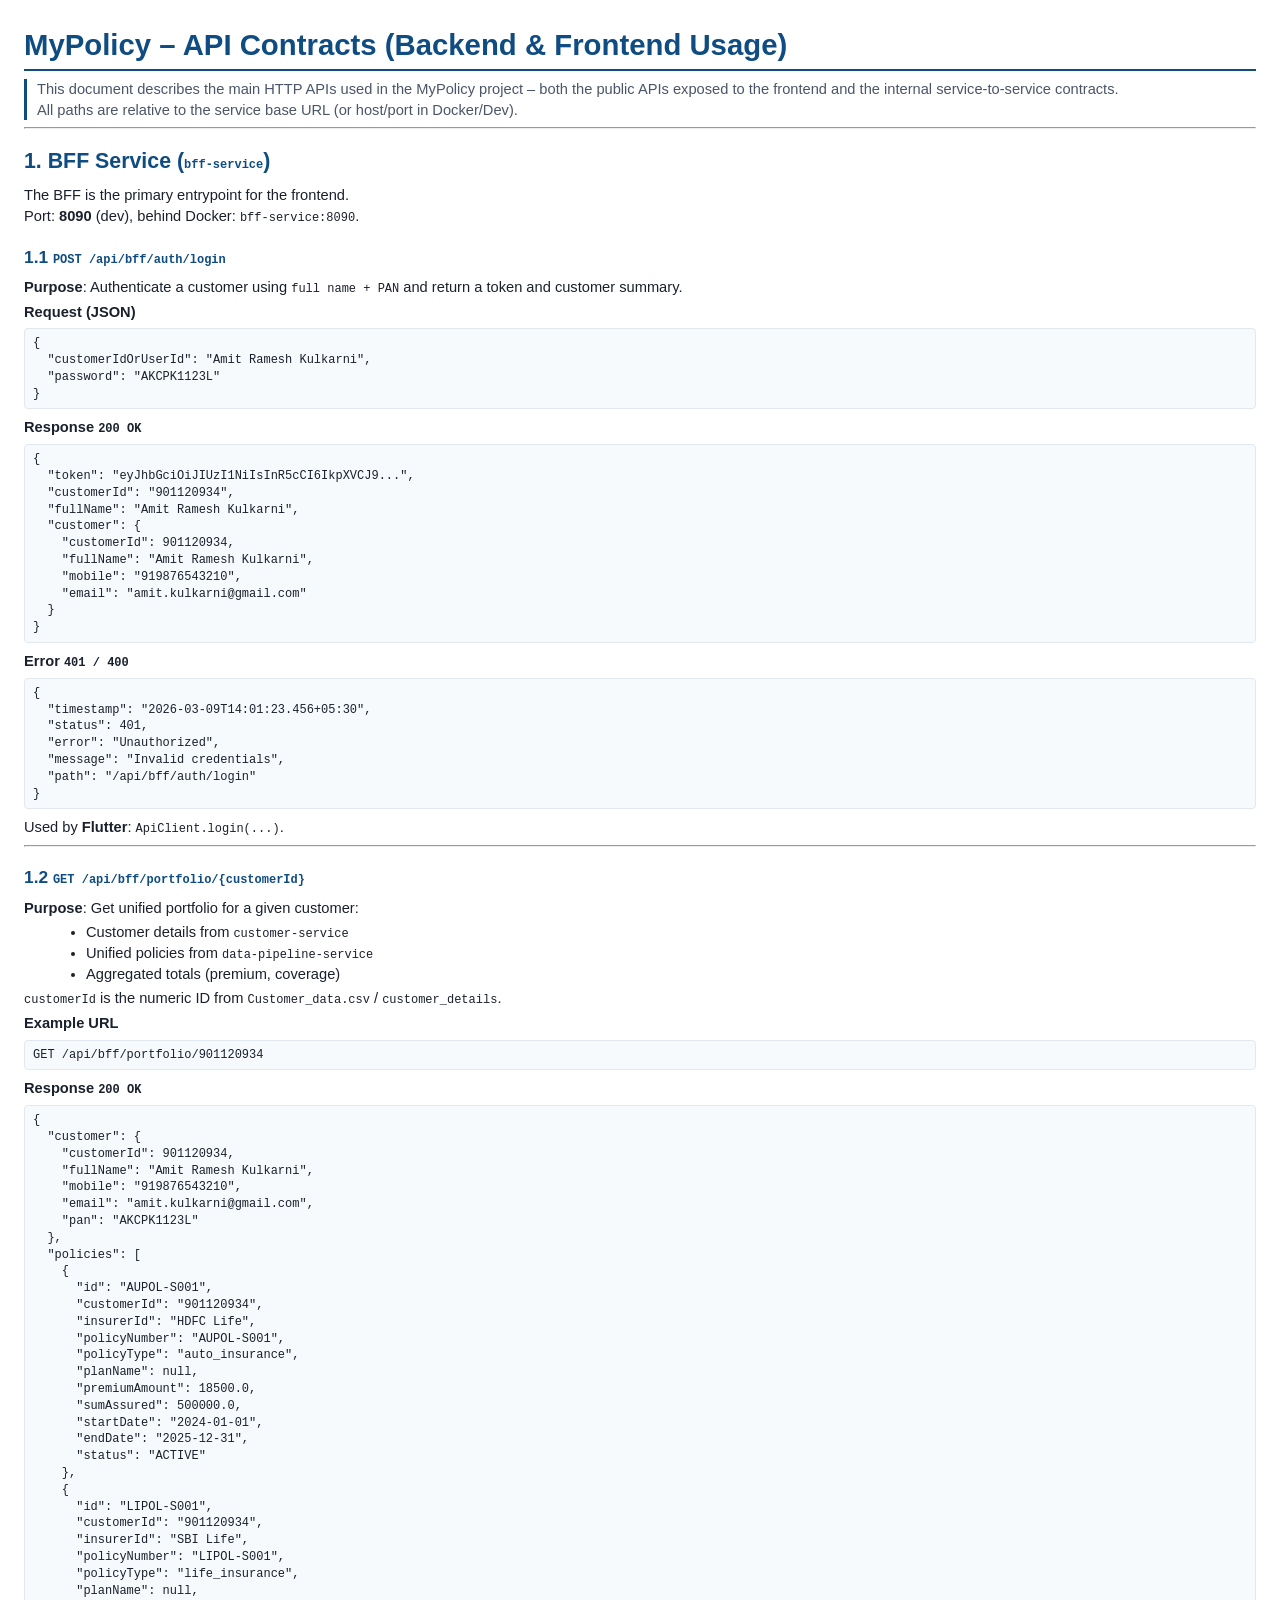
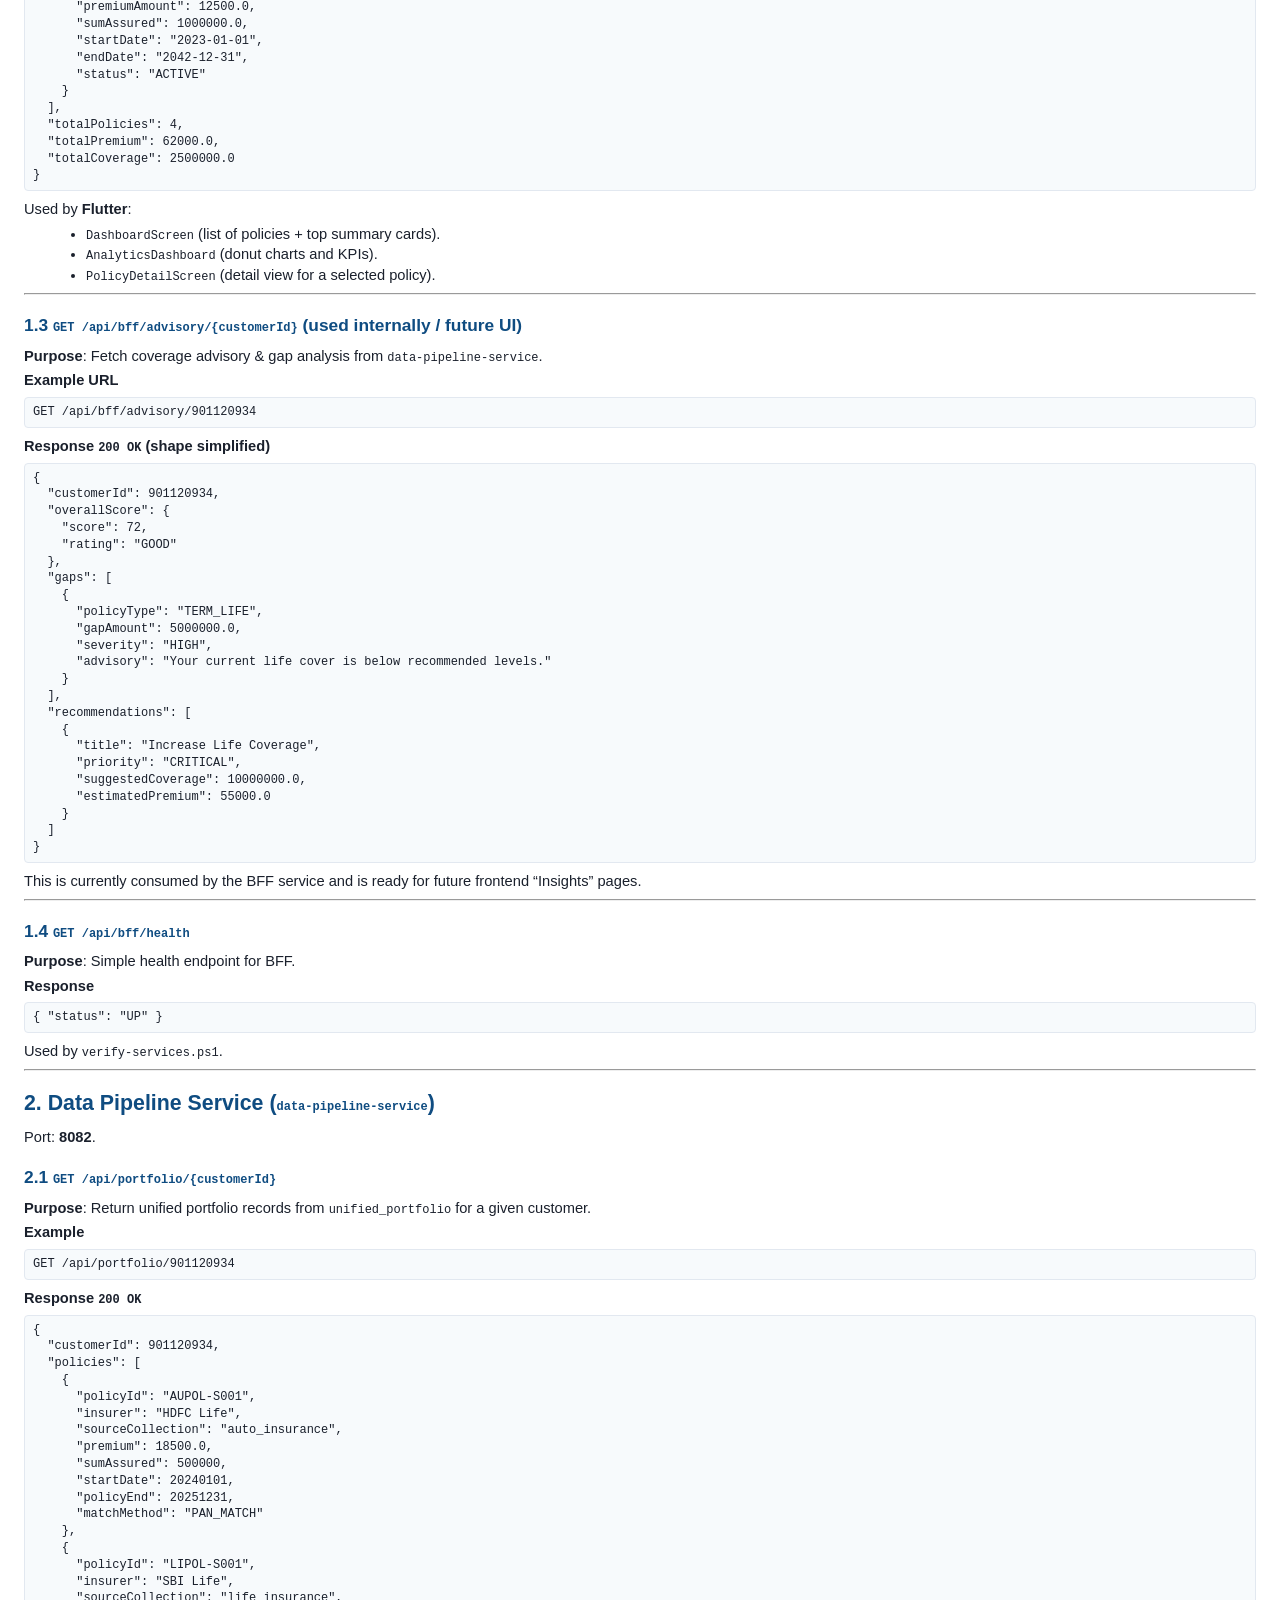
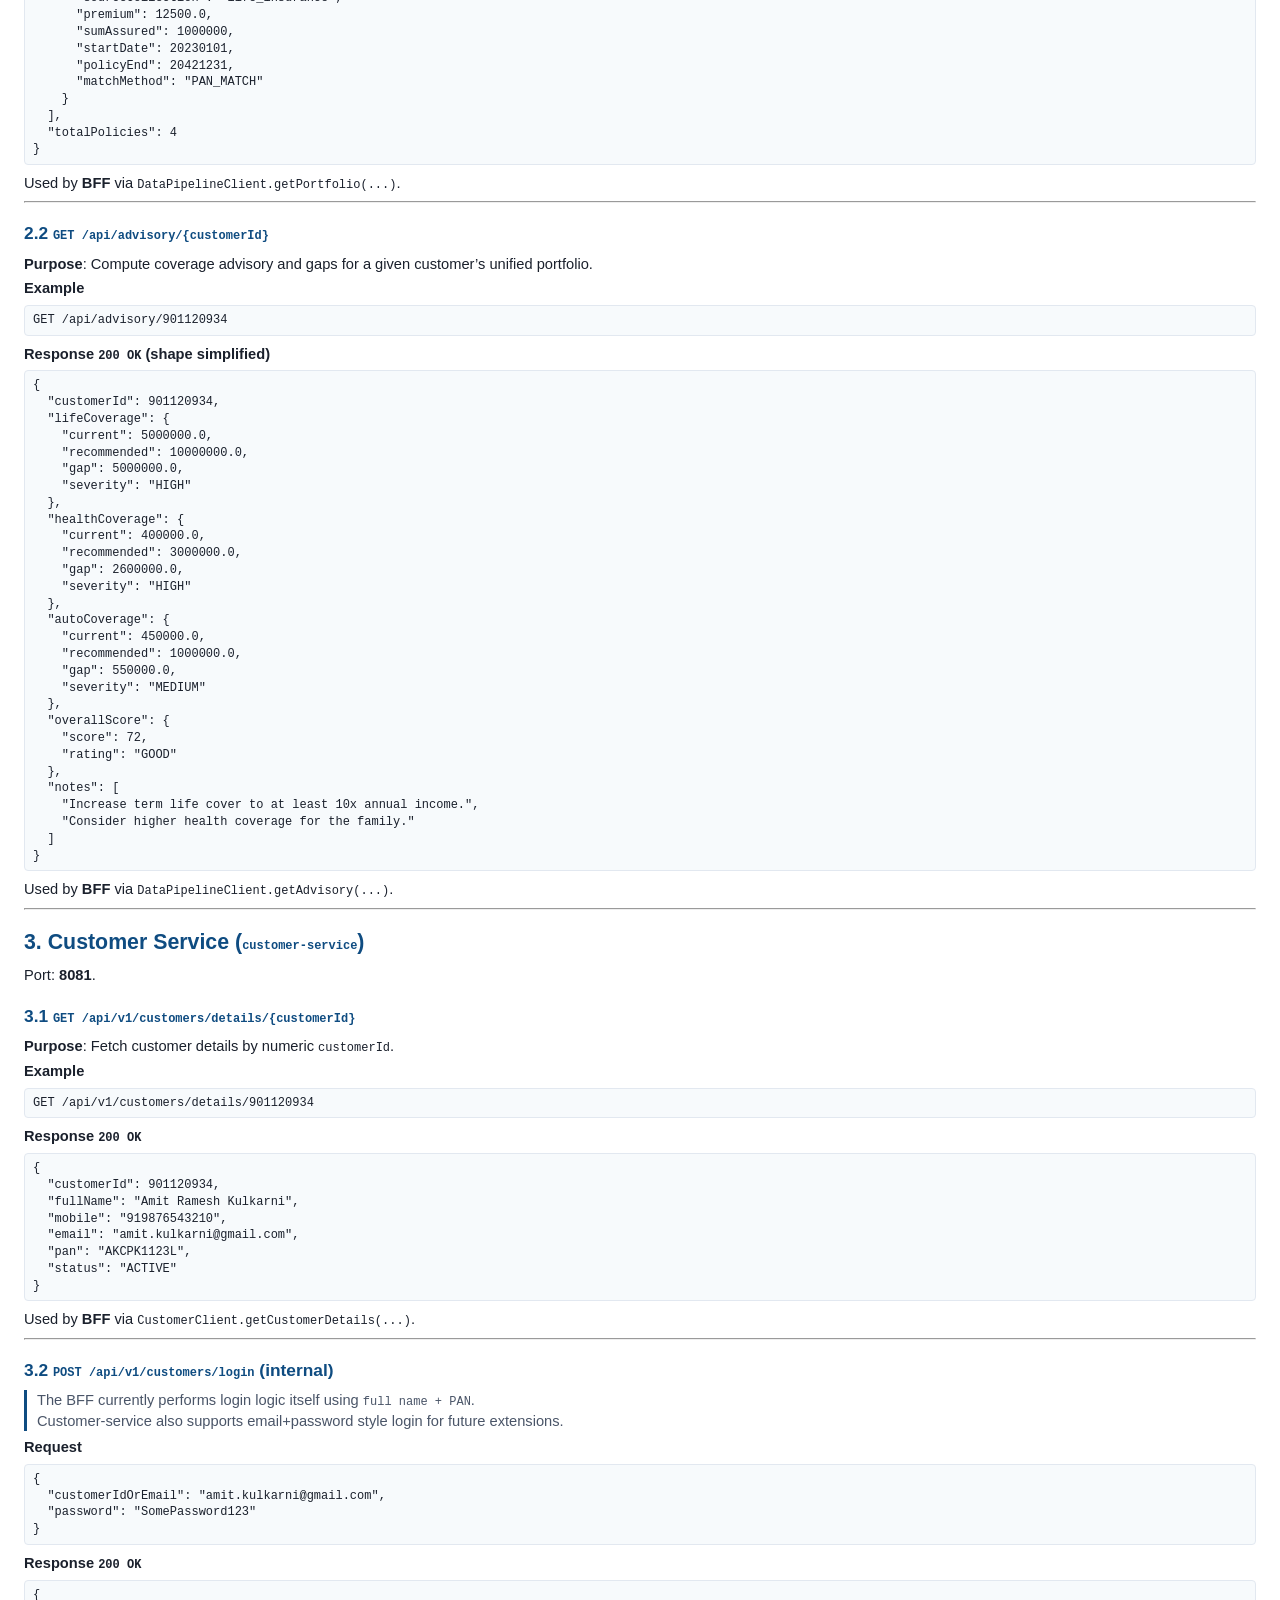
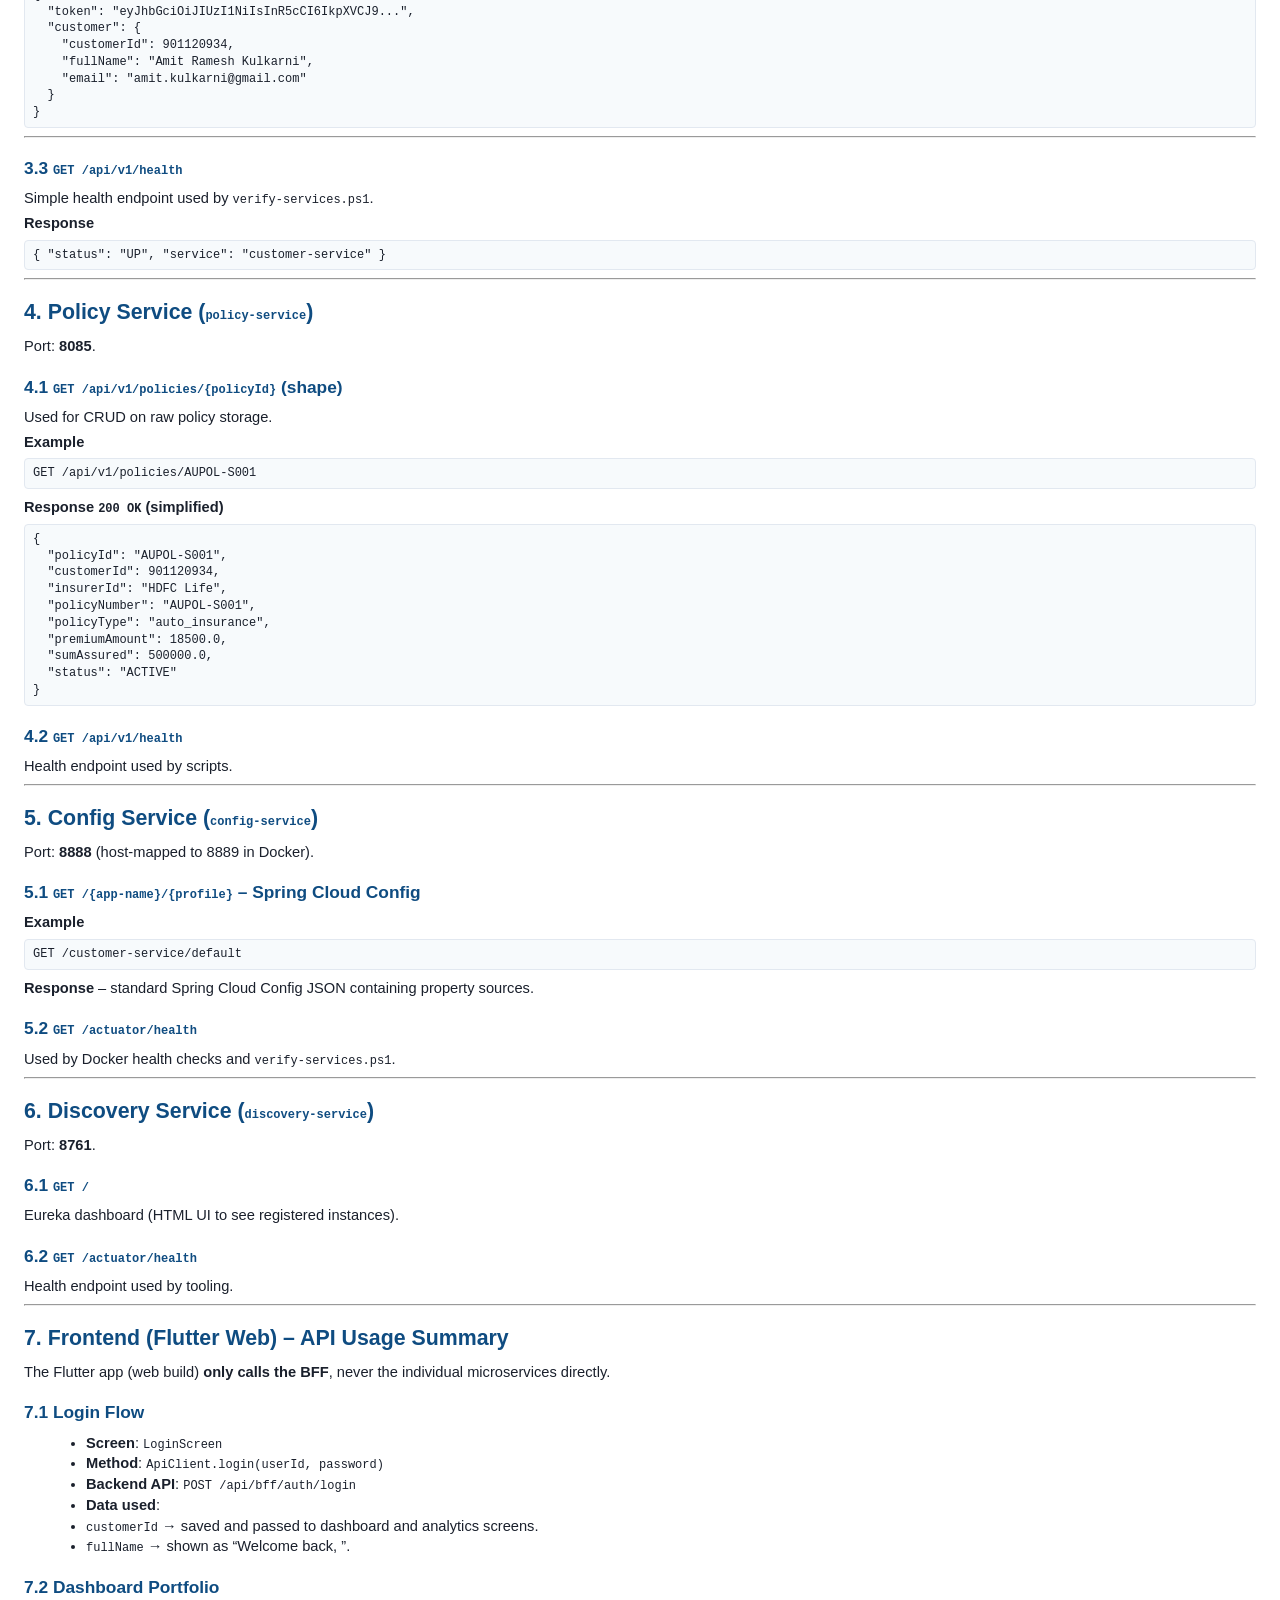
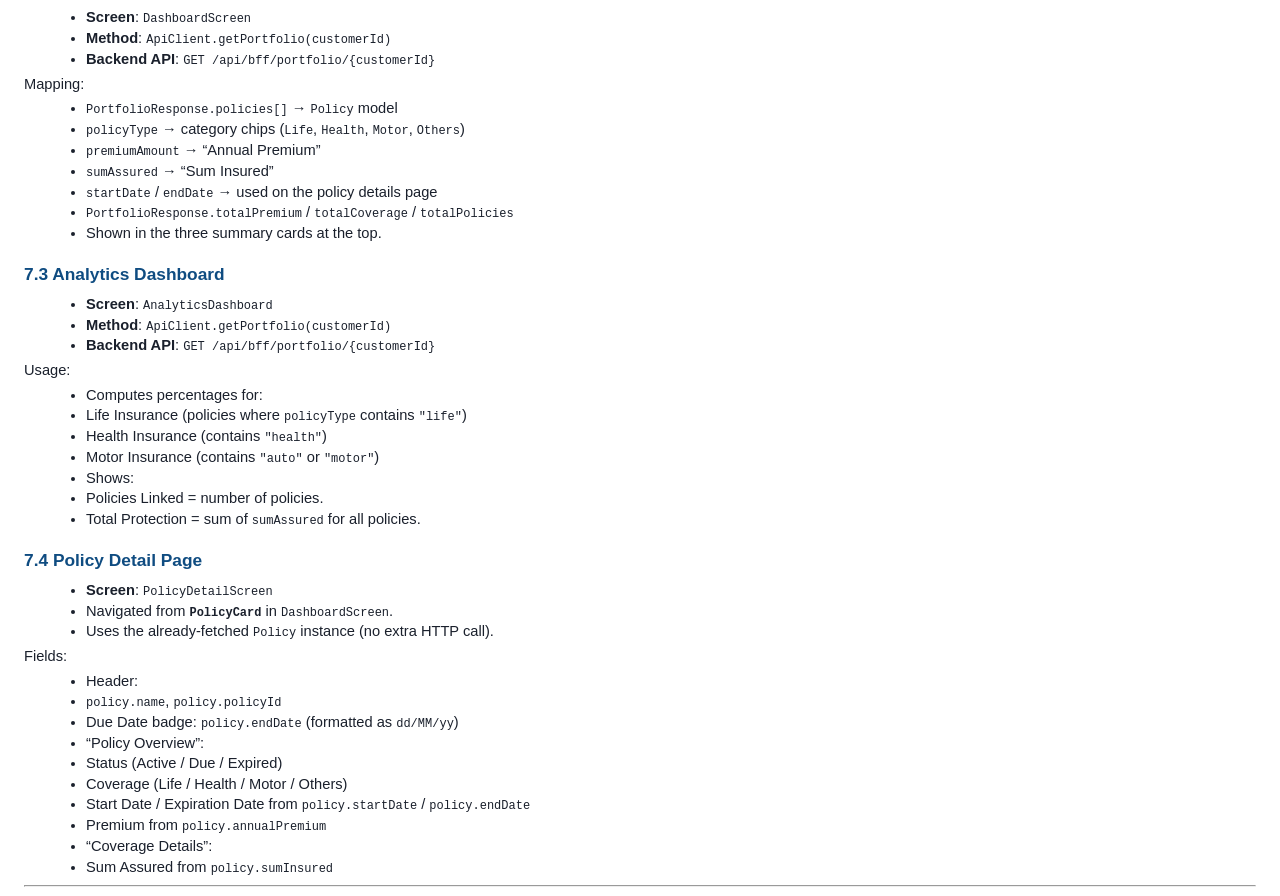
==== MyPolicy-Backend/API_CONTRACTS_styled.html @ 04a0612e "Upload frontend, backend and recent changes - Flutter UI, BFF improvements, Atlas config, GlobalExce" ====
<!DOCTYPE html><html lang='en'><head><meta charset='utf-8'/><title>MyPolicy – API Contracts</title><style>body { font-family: -apple-system, BlinkMacSystemFont, 'Segoe UI', Roboto, sans-serif; font-size: 11pt; color: #1a202c; line-height: 1.4; margin: 24px; } h1,h2,h3,h4 { font-weight: 700; color: #0f4c81; margin-top: 18px; margin-bottom: 8px; } h1 { font-size: 22pt; border-bottom: 2px solid #0f4c81; padding-bottom: 4px; } h2 { font-size: 16pt; } h3 { font-size: 13pt; } p { margin: 4px 0; } ul,ol { margin: 4px 0 4px 22px; } code,pre { font-family: 'Fira Code','Source Code Pro',Menlo,Consolas,monospace; font-size: 9pt; } pre { background:#f7fafc; border-radius:4px; padding:6px 8px; border:1px solid #e2e8f0; overflow-x:auto; margin:6px 0 8px 0; } blockquote { border-left:3px solid #0f4c81; padding-left:10px; color:#4a5568; margin:6px 0; }</style></head><body><h1 id="mypolicy-api-contracts-backend-frontend-usage">MyPolicy – API Contracts (Backend &amp; Frontend Usage)</h1>
<blockquote>
<p>This document describes the main HTTP APIs used in the MyPolicy project – both
the public APIs exposed to the frontend and the internal service‑to‑service
contracts.<br />
All paths are relative to the service base URL (or host/port in Docker/Dev).</p>
</blockquote>
<hr />
<h2 id="1-bff-service-bff-service">1. BFF Service (<code>bff-service</code>)</h2>
<p>The BFF is the primary entrypoint for the frontend.<br />
Port: <strong>8090</strong> (dev), behind Docker: <code>bff-service:8090</code>.</p>
<h3 id="11-post-apibffauthlogin">1.1 <code>POST /api/bff/auth/login</code></h3>
<p><strong>Purpose</strong>: Authenticate a customer using <code>full name + PAN</code> and return a token and customer summary.</p>
<p><strong>Request (JSON)</strong></p>
<pre><code class="language-json">{
  &quot;customerIdOrUserId&quot;: &quot;Amit Ramesh Kulkarni&quot;,
  &quot;password&quot;: &quot;AKCPK1123L&quot;
}
</code></pre>
<p><strong>Response <code>200 OK</code></strong></p>
<pre><code class="language-json">{
  &quot;token&quot;: &quot;eyJhbGciOiJIUzI1NiIsInR5cCI6IkpXVCJ9...&quot;,
  &quot;customerId&quot;: &quot;901120934&quot;,
  &quot;fullName&quot;: &quot;Amit Ramesh Kulkarni&quot;,
  &quot;customer&quot;: {
    &quot;customerId&quot;: 901120934,
    &quot;fullName&quot;: &quot;Amit Ramesh Kulkarni&quot;,
    &quot;mobile&quot;: &quot;919876543210&quot;,
    &quot;email&quot;: &quot;amit.kulkarni@gmail.com&quot;
  }
}
</code></pre>
<p><strong>Error <code>401 / 400</code></strong></p>
<pre><code class="language-json">{
  &quot;timestamp&quot;: &quot;2026-03-09T14:01:23.456+05:30&quot;,
  &quot;status&quot;: 401,
  &quot;error&quot;: &quot;Unauthorized&quot;,
  &quot;message&quot;: &quot;Invalid credentials&quot;,
  &quot;path&quot;: &quot;/api/bff/auth/login&quot;
}
</code></pre>
<p>Used by <strong>Flutter</strong>: <code>ApiClient.login(...)</code>.</p>
<hr />
<h3 id="12-get-apibffportfoliocustomerid">1.2 <code>GET /api/bff/portfolio/{customerId}</code></h3>
<p><strong>Purpose</strong>: Get unified portfolio for a given customer:</p>
<ul>
<li>Customer details from <code>customer-service</code></li>
<li>Unified policies from <code>data-pipeline-service</code></li>
<li>Aggregated totals (premium, coverage)</li>
</ul>
<p><code>customerId</code> is the numeric ID from <code>Customer_data.csv</code> / <code>customer_details</code>.</p>
<p><strong>Example URL</strong></p>
<pre><code class="language-text">GET /api/bff/portfolio/901120934
</code></pre>
<p><strong>Response <code>200 OK</code></strong></p>
<pre><code class="language-json">{
  &quot;customer&quot;: {
    &quot;customerId&quot;: 901120934,
    &quot;fullName&quot;: &quot;Amit Ramesh Kulkarni&quot;,
    &quot;mobile&quot;: &quot;919876543210&quot;,
    &quot;email&quot;: &quot;amit.kulkarni@gmail.com&quot;,
    &quot;pan&quot;: &quot;AKCPK1123L&quot;
  },
  &quot;policies&quot;: [
    {
      &quot;id&quot;: &quot;AUPOL-S001&quot;,
      &quot;customerId&quot;: &quot;901120934&quot;,
      &quot;insurerId&quot;: &quot;HDFC Life&quot;,
      &quot;policyNumber&quot;: &quot;AUPOL-S001&quot;,
      &quot;policyType&quot;: &quot;auto_insurance&quot;,
      &quot;planName&quot;: null,
      &quot;premiumAmount&quot;: 18500.0,
      &quot;sumAssured&quot;: 500000.0,
      &quot;startDate&quot;: &quot;2024-01-01&quot;,
      &quot;endDate&quot;: &quot;2025-12-31&quot;,
      &quot;status&quot;: &quot;ACTIVE&quot;
    },
    {
      &quot;id&quot;: &quot;LIPOL-S001&quot;,
      &quot;customerId&quot;: &quot;901120934&quot;,
      &quot;insurerId&quot;: &quot;SBI Life&quot;,
      &quot;policyNumber&quot;: &quot;LIPOL-S001&quot;,
      &quot;policyType&quot;: &quot;life_insurance&quot;,
      &quot;planName&quot;: null,
      &quot;premiumAmount&quot;: 12500.0,
      &quot;sumAssured&quot;: 1000000.0,
      &quot;startDate&quot;: &quot;2023-01-01&quot;,
      &quot;endDate&quot;: &quot;2042-12-31&quot;,
      &quot;status&quot;: &quot;ACTIVE&quot;
    }
  ],
  &quot;totalPolicies&quot;: 4,
  &quot;totalPremium&quot;: 62000.0,
  &quot;totalCoverage&quot;: 2500000.0
}
</code></pre>
<p>Used by <strong>Flutter</strong>:</p>
<ul>
<li><code>DashboardScreen</code> (list of policies + top summary cards).</li>
<li><code>AnalyticsDashboard</code> (donut charts and KPIs).</li>
<li><code>PolicyDetailScreen</code> (detail view for a selected policy).</li>
</ul>
<hr />
<h3 id="13-get-apibffadvisorycustomerid-used-internally-future-ui">1.3 <code>GET /api/bff/advisory/{customerId}</code> (used internally / future UI)</h3>
<p><strong>Purpose</strong>: Fetch coverage advisory &amp; gap analysis from <code>data-pipeline-service</code>.</p>
<p><strong>Example URL</strong></p>
<pre><code class="language-text">GET /api/bff/advisory/901120934
</code></pre>
<p><strong>Response <code>200 OK</code> (shape simplified)</strong></p>
<pre><code class="language-json">{
  &quot;customerId&quot;: 901120934,
  &quot;overallScore&quot;: {
    &quot;score&quot;: 72,
    &quot;rating&quot;: &quot;GOOD&quot;
  },
  &quot;gaps&quot;: [
    {
      &quot;policyType&quot;: &quot;TERM_LIFE&quot;,
      &quot;gapAmount&quot;: 5000000.0,
      &quot;severity&quot;: &quot;HIGH&quot;,
      &quot;advisory&quot;: &quot;Your current life cover is below recommended levels.&quot;
    }
  ],
  &quot;recommendations&quot;: [
    {
      &quot;title&quot;: &quot;Increase Life Coverage&quot;,
      &quot;priority&quot;: &quot;CRITICAL&quot;,
      &quot;suggestedCoverage&quot;: 10000000.0,
      &quot;estimatedPremium&quot;: 55000.0
    }
  ]
}
</code></pre>
<p>This is currently consumed by the BFF service and is ready for future frontend “Insights” pages.</p>
<hr />
<h3 id="14-get-apibffhealth">1.4 <code>GET /api/bff/health</code></h3>
<p><strong>Purpose</strong>: Simple health endpoint for BFF.</p>
<p><strong>Response</strong></p>
<pre><code class="language-json">{ &quot;status&quot;: &quot;UP&quot; }
</code></pre>
<p>Used by <code>verify-services.ps1</code>.</p>
<hr />
<h2 id="2-data-pipeline-service-data-pipeline-service">2. Data Pipeline Service (<code>data-pipeline-service</code>)</h2>
<p>Port: <strong>8082</strong>.</p>
<h3 id="21-get-apiportfoliocustomerid">2.1 <code>GET /api/portfolio/{customerId}</code></h3>
<p><strong>Purpose</strong>: Return unified portfolio records from <code>unified_portfolio</code> for a given customer.</p>
<p><strong>Example</strong></p>
<pre><code class="language-text">GET /api/portfolio/901120934
</code></pre>
<p><strong>Response <code>200 OK</code></strong></p>
<pre><code class="language-json">{
  &quot;customerId&quot;: 901120934,
  &quot;policies&quot;: [
    {
      &quot;policyId&quot;: &quot;AUPOL-S001&quot;,
      &quot;insurer&quot;: &quot;HDFC Life&quot;,
      &quot;sourceCollection&quot;: &quot;auto_insurance&quot;,
      &quot;premium&quot;: 18500.0,
      &quot;sumAssured&quot;: 500000,
      &quot;startDate&quot;: 20240101,
      &quot;policyEnd&quot;: 20251231,
      &quot;matchMethod&quot;: &quot;PAN_MATCH&quot;
    },
    {
      &quot;policyId&quot;: &quot;LIPOL-S001&quot;,
      &quot;insurer&quot;: &quot;SBI Life&quot;,
      &quot;sourceCollection&quot;: &quot;life_insurance&quot;,
      &quot;premium&quot;: 12500.0,
      &quot;sumAssured&quot;: 1000000,
      &quot;startDate&quot;: 20230101,
      &quot;policyEnd&quot;: 20421231,
      &quot;matchMethod&quot;: &quot;PAN_MATCH&quot;
    }
  ],
  &quot;totalPolicies&quot;: 4
}
</code></pre>
<p>Used by <strong>BFF</strong> via <code>DataPipelineClient.getPortfolio(...)</code>.</p>
<hr />
<h3 id="22-get-apiadvisorycustomerid">2.2 <code>GET /api/advisory/{customerId}</code></h3>
<p><strong>Purpose</strong>: Compute coverage advisory and gaps for a given customer’s unified portfolio.</p>
<p><strong>Example</strong></p>
<pre><code class="language-text">GET /api/advisory/901120934
</code></pre>
<p><strong>Response <code>200 OK</code> (shape simplified)</strong></p>
<pre><code class="language-json">{
  &quot;customerId&quot;: 901120934,
  &quot;lifeCoverage&quot;: {
    &quot;current&quot;: 5000000.0,
    &quot;recommended&quot;: 10000000.0,
    &quot;gap&quot;: 5000000.0,
    &quot;severity&quot;: &quot;HIGH&quot;
  },
  &quot;healthCoverage&quot;: {
    &quot;current&quot;: 400000.0,
    &quot;recommended&quot;: 3000000.0,
    &quot;gap&quot;: 2600000.0,
    &quot;severity&quot;: &quot;HIGH&quot;
  },
  &quot;autoCoverage&quot;: {
    &quot;current&quot;: 450000.0,
    &quot;recommended&quot;: 1000000.0,
    &quot;gap&quot;: 550000.0,
    &quot;severity&quot;: &quot;MEDIUM&quot;
  },
  &quot;overallScore&quot;: {
    &quot;score&quot;: 72,
    &quot;rating&quot;: &quot;GOOD&quot;
  },
  &quot;notes&quot;: [
    &quot;Increase term life cover to at least 10x annual income.&quot;,
    &quot;Consider higher health coverage for the family.&quot;
  ]
}
</code></pre>
<p>Used by <strong>BFF</strong> via <code>DataPipelineClient.getAdvisory(...)</code>.</p>
<hr />
<h2 id="3-customer-service-customer-service">3. Customer Service (<code>customer-service</code>)</h2>
<p>Port: <strong>8081</strong>.</p>
<h3 id="31-get-apiv1customersdetailscustomerid">3.1 <code>GET /api/v1/customers/details/{customerId}</code></h3>
<p><strong>Purpose</strong>: Fetch customer details by numeric <code>customerId</code>.</p>
<p><strong>Example</strong></p>
<pre><code class="language-text">GET /api/v1/customers/details/901120934
</code></pre>
<p><strong>Response <code>200 OK</code></strong></p>
<pre><code class="language-json">{
  &quot;customerId&quot;: 901120934,
  &quot;fullName&quot;: &quot;Amit Ramesh Kulkarni&quot;,
  &quot;mobile&quot;: &quot;919876543210&quot;,
  &quot;email&quot;: &quot;amit.kulkarni@gmail.com&quot;,
  &quot;pan&quot;: &quot;AKCPK1123L&quot;,
  &quot;status&quot;: &quot;ACTIVE&quot;
}
</code></pre>
<p>Used by <strong>BFF</strong> via <code>CustomerClient.getCustomerDetails(...)</code>.</p>
<hr />
<h3 id="32-post-apiv1customerslogin-internal">3.2 <code>POST /api/v1/customers/login</code> (internal)</h3>
<blockquote>
<p>The BFF currently performs login logic itself using <code>full name + PAN</code>.<br />
Customer-service also supports email+password style login for future extensions.</p>
</blockquote>
<p><strong>Request</strong></p>
<pre><code class="language-json">{
  &quot;customerIdOrEmail&quot;: &quot;amit.kulkarni@gmail.com&quot;,
  &quot;password&quot;: &quot;SomePassword123&quot;
}
</code></pre>
<p><strong>Response <code>200 OK</code></strong></p>
<pre><code class="language-json">{
  &quot;token&quot;: &quot;eyJhbGciOiJIUzI1NiIsInR5cCI6IkpXVCJ9...&quot;,
  &quot;customer&quot;: {
    &quot;customerId&quot;: 901120934,
    &quot;fullName&quot;: &quot;Amit Ramesh Kulkarni&quot;,
    &quot;email&quot;: &quot;amit.kulkarni@gmail.com&quot;
  }
}
</code></pre>
<hr />
<h3 id="33-get-apiv1health">3.3 <code>GET /api/v1/health</code></h3>
<p>Simple health endpoint used by <code>verify-services.ps1</code>.</p>
<p><strong>Response</strong></p>
<pre><code class="language-json">{ &quot;status&quot;: &quot;UP&quot;, &quot;service&quot;: &quot;customer-service&quot; }
</code></pre>
<hr />
<h2 id="4-policy-service-policy-service">4. Policy Service (<code>policy-service</code>)</h2>
<p>Port: <strong>8085</strong>.</p>
<h3 id="41-get-apiv1policiespolicyid-shape">4.1 <code>GET /api/v1/policies/{policyId}</code> (shape)</h3>
<p>Used for CRUD on raw policy storage.</p>
<p><strong>Example</strong></p>
<pre><code class="language-text">GET /api/v1/policies/AUPOL-S001
</code></pre>
<p><strong>Response <code>200 OK</code> (simplified)</strong></p>
<pre><code class="language-json">{
  &quot;policyId&quot;: &quot;AUPOL-S001&quot;,
  &quot;customerId&quot;: 901120934,
  &quot;insurerId&quot;: &quot;HDFC Life&quot;,
  &quot;policyNumber&quot;: &quot;AUPOL-S001&quot;,
  &quot;policyType&quot;: &quot;auto_insurance&quot;,
  &quot;premiumAmount&quot;: 18500.0,
  &quot;sumAssured&quot;: 500000.0,
  &quot;status&quot;: &quot;ACTIVE&quot;
}
</code></pre>
<h3 id="42-get-apiv1health">4.2 <code>GET /api/v1/health</code></h3>
<p>Health endpoint used by scripts.</p>
<hr />
<h2 id="5-config-service-config-service">5. Config Service (<code>config-service</code>)</h2>
<p>Port: <strong>8888</strong> (host‑mapped to 8889 in Docker).</p>
<h3 id="51-get-app-nameprofile-spring-cloud-config">5.1 <code>GET /{app-name}/{profile}</code> – Spring Cloud Config</h3>
<p><strong>Example</strong></p>
<pre><code class="language-text">GET /customer-service/default
</code></pre>
<p><strong>Response</strong> – standard Spring Cloud Config JSON containing property sources.</p>
<h3 id="52-get-actuatorhealth">5.2 <code>GET /actuator/health</code></h3>
<p>Used by Docker health checks and <code>verify-services.ps1</code>.</p>
<hr />
<h2 id="6-discovery-service-discovery-service">6. Discovery Service (<code>discovery-service</code>)</h2>
<p>Port: <strong>8761</strong>.</p>
<h3 id="61-get">6.1 <code>GET /</code></h3>
<p>Eureka dashboard (HTML UI to see registered instances).</p>
<h3 id="62-get-actuatorhealth">6.2 <code>GET /actuator/health</code></h3>
<p>Health endpoint used by tooling.</p>
<hr />
<h2 id="7-frontend-flutter-web-api-usage-summary">7. Frontend (Flutter Web) – API Usage Summary</h2>
<p>The Flutter app (web build) <strong>only calls the BFF</strong>, never the individual microservices directly.</p>
<h3 id="71-login-flow">7.1 Login Flow</h3>
<ul>
<li><strong>Screen</strong>: <code>LoginScreen</code></li>
<li><strong>Method</strong>: <code>ApiClient.login(userId, password)</code></li>
<li><strong>Backend API</strong>: <code>POST /api/bff/auth/login</code></li>
<li><strong>Data used</strong>:</li>
<li><code>customerId</code> → saved and passed to dashboard and analytics screens.</li>
<li><code>fullName</code> → shown as “Welcome back, <name>”.</li>
</ul>
<h3 id="72-dashboard-portfolio">7.2 Dashboard Portfolio</h3>
<ul>
<li><strong>Screen</strong>: <code>DashboardScreen</code></li>
<li><strong>Method</strong>: <code>ApiClient.getPortfolio(customerId)</code></li>
<li><strong>Backend API</strong>: <code>GET /api/bff/portfolio/{customerId}</code></li>
</ul>
<p>Mapping:</p>
<ul>
<li><code>PortfolioResponse.policies[]</code> → <code>Policy</code> model</li>
<li><code>policyType</code> → category chips (<code>Life</code>, <code>Health</code>, <code>Motor</code>, <code>Others</code>)</li>
<li><code>premiumAmount</code> → “Annual Premium”</li>
<li><code>sumAssured</code> → “Sum Insured”</li>
<li><code>startDate</code> / <code>endDate</code> → used on the policy details page</li>
<li><code>PortfolioResponse.totalPremium</code> / <code>totalCoverage</code> / <code>totalPolicies</code></li>
<li>Shown in the three summary cards at the top.</li>
</ul>
<h3 id="73-analytics-dashboard">7.3 Analytics Dashboard</h3>
<ul>
<li><strong>Screen</strong>: <code>AnalyticsDashboard</code></li>
<li><strong>Method</strong>: <code>ApiClient.getPortfolio(customerId)</code></li>
<li><strong>Backend API</strong>: <code>GET /api/bff/portfolio/{customerId}</code></li>
</ul>
<p>Usage:</p>
<ul>
<li>Computes percentages for:</li>
<li>Life Insurance (policies where <code>policyType</code> contains <code>"life"</code>)</li>
<li>Health Insurance (contains <code>"health"</code>)</li>
<li>Motor Insurance (contains <code>"auto"</code> or <code>"motor"</code>)</li>
<li>Shows:</li>
<li>Policies Linked = number of policies.</li>
<li>Total Protection = sum of <code>sumAssured</code> for all policies.</li>
</ul>
<h3 id="74-policy-detail-page">7.4 Policy Detail Page</h3>
<ul>
<li><strong>Screen</strong>: <code>PolicyDetailScreen</code></li>
<li>Navigated from <strong><code>PolicyCard</code></strong> in <code>DashboardScreen</code>.</li>
<li>Uses the already-fetched <code>Policy</code> instance (no extra HTTP call).</li>
</ul>
<p>Fields:</p>
<ul>
<li>Header:</li>
<li><code>policy.name</code>, <code>policy.policyId</code></li>
<li>Due Date badge: <code>policy.endDate</code> (formatted as <code>dd/MM/yy</code>)</li>
<li>“Policy Overview”:</li>
<li>Status (Active / Due / Expired)</li>
<li>Coverage (Life / Health / Motor / Others)</li>
<li>Start Date / Expiration Date from <code>policy.startDate</code> / <code>policy.endDate</code></li>
<li>Premium from <code>policy.annualPremium</code></li>
<li>“Coverage Details”:</li>
<li>Sum Assured from <code>policy.sumInsured</code></li>
</ul>
<hr />
</body></html>
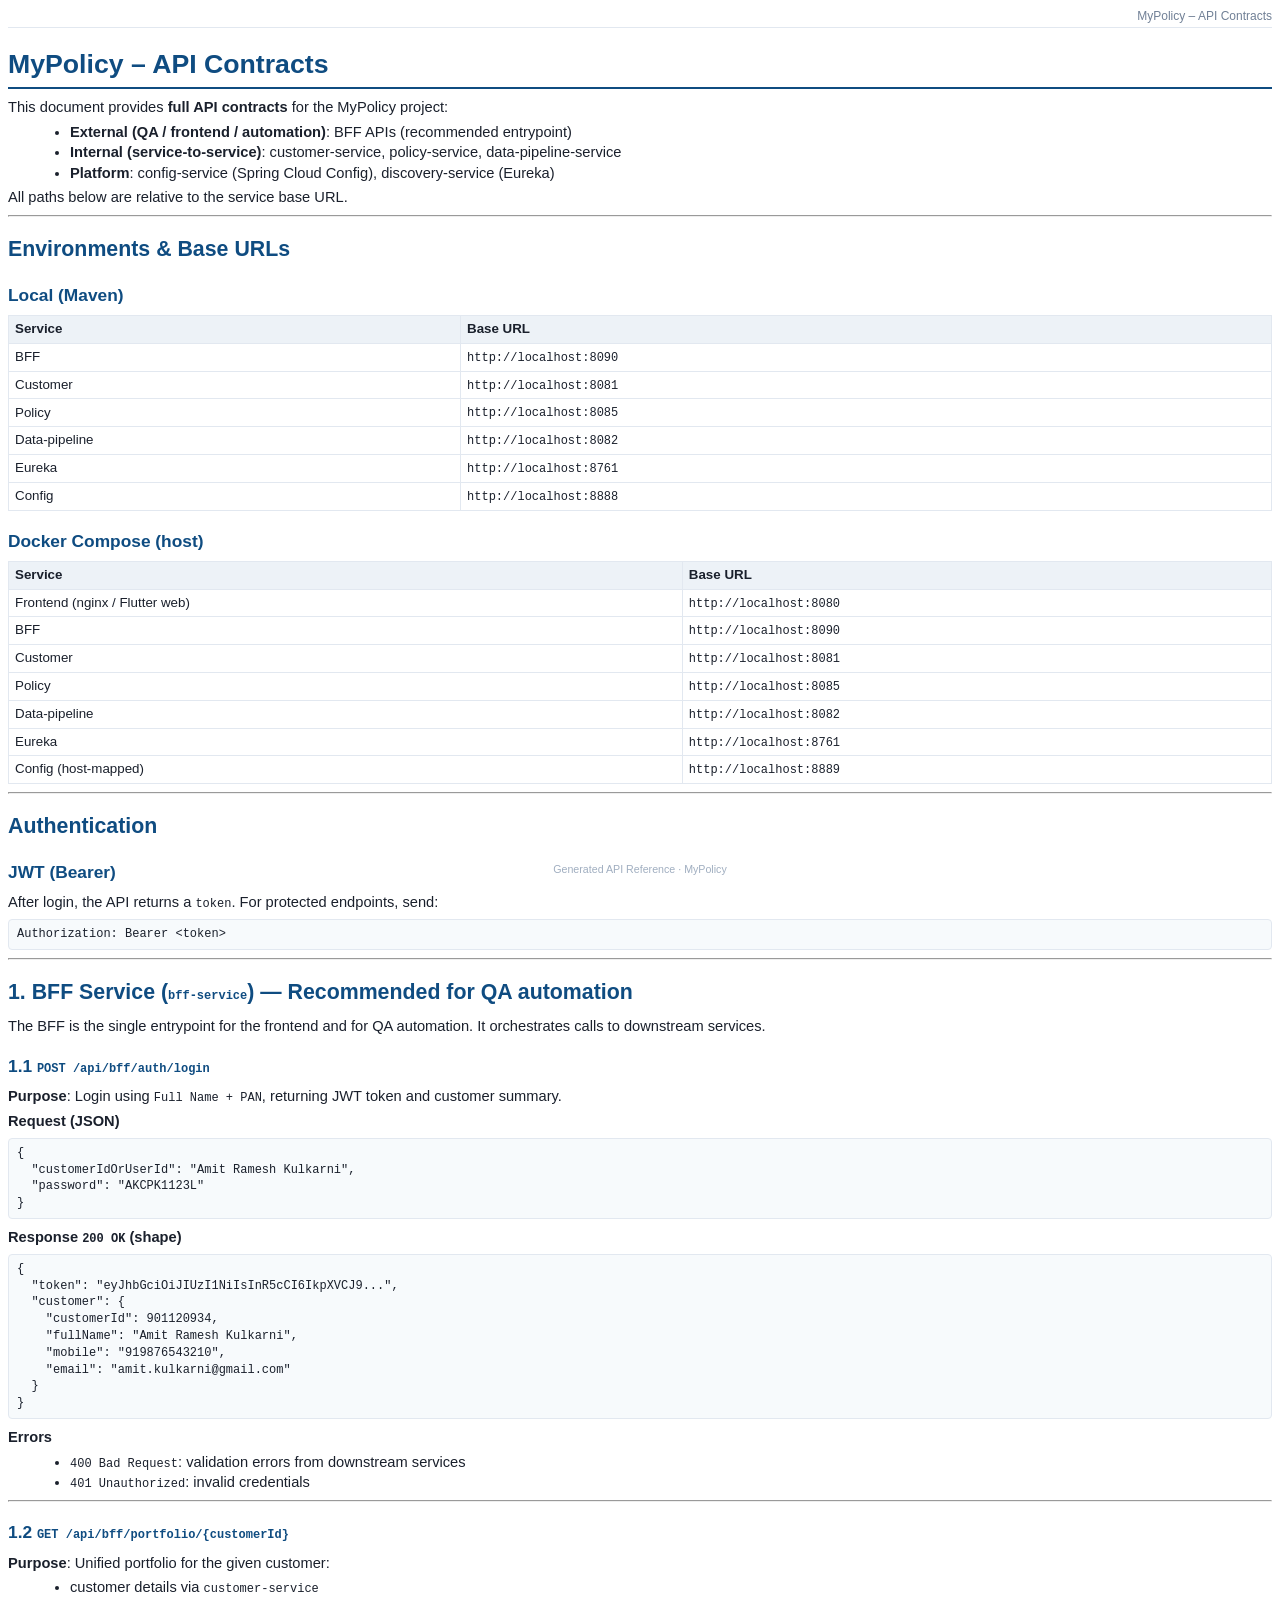
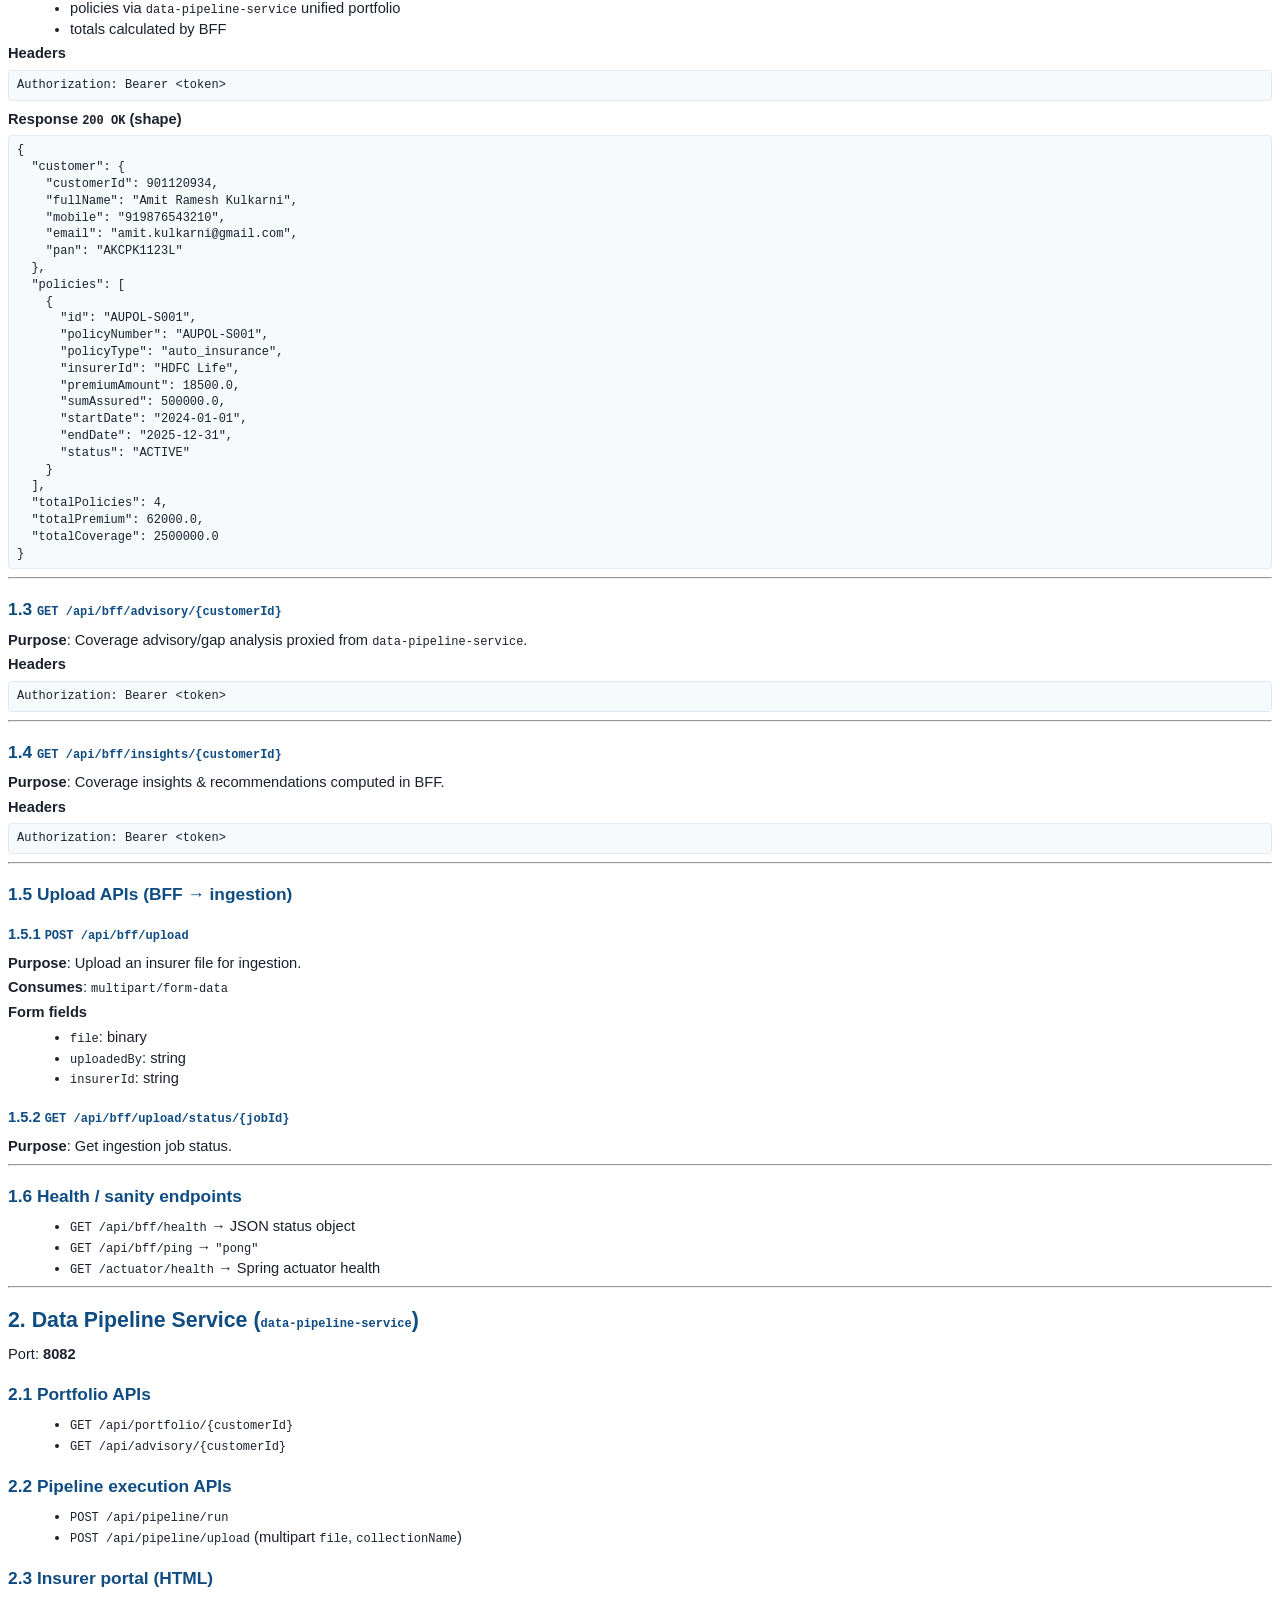
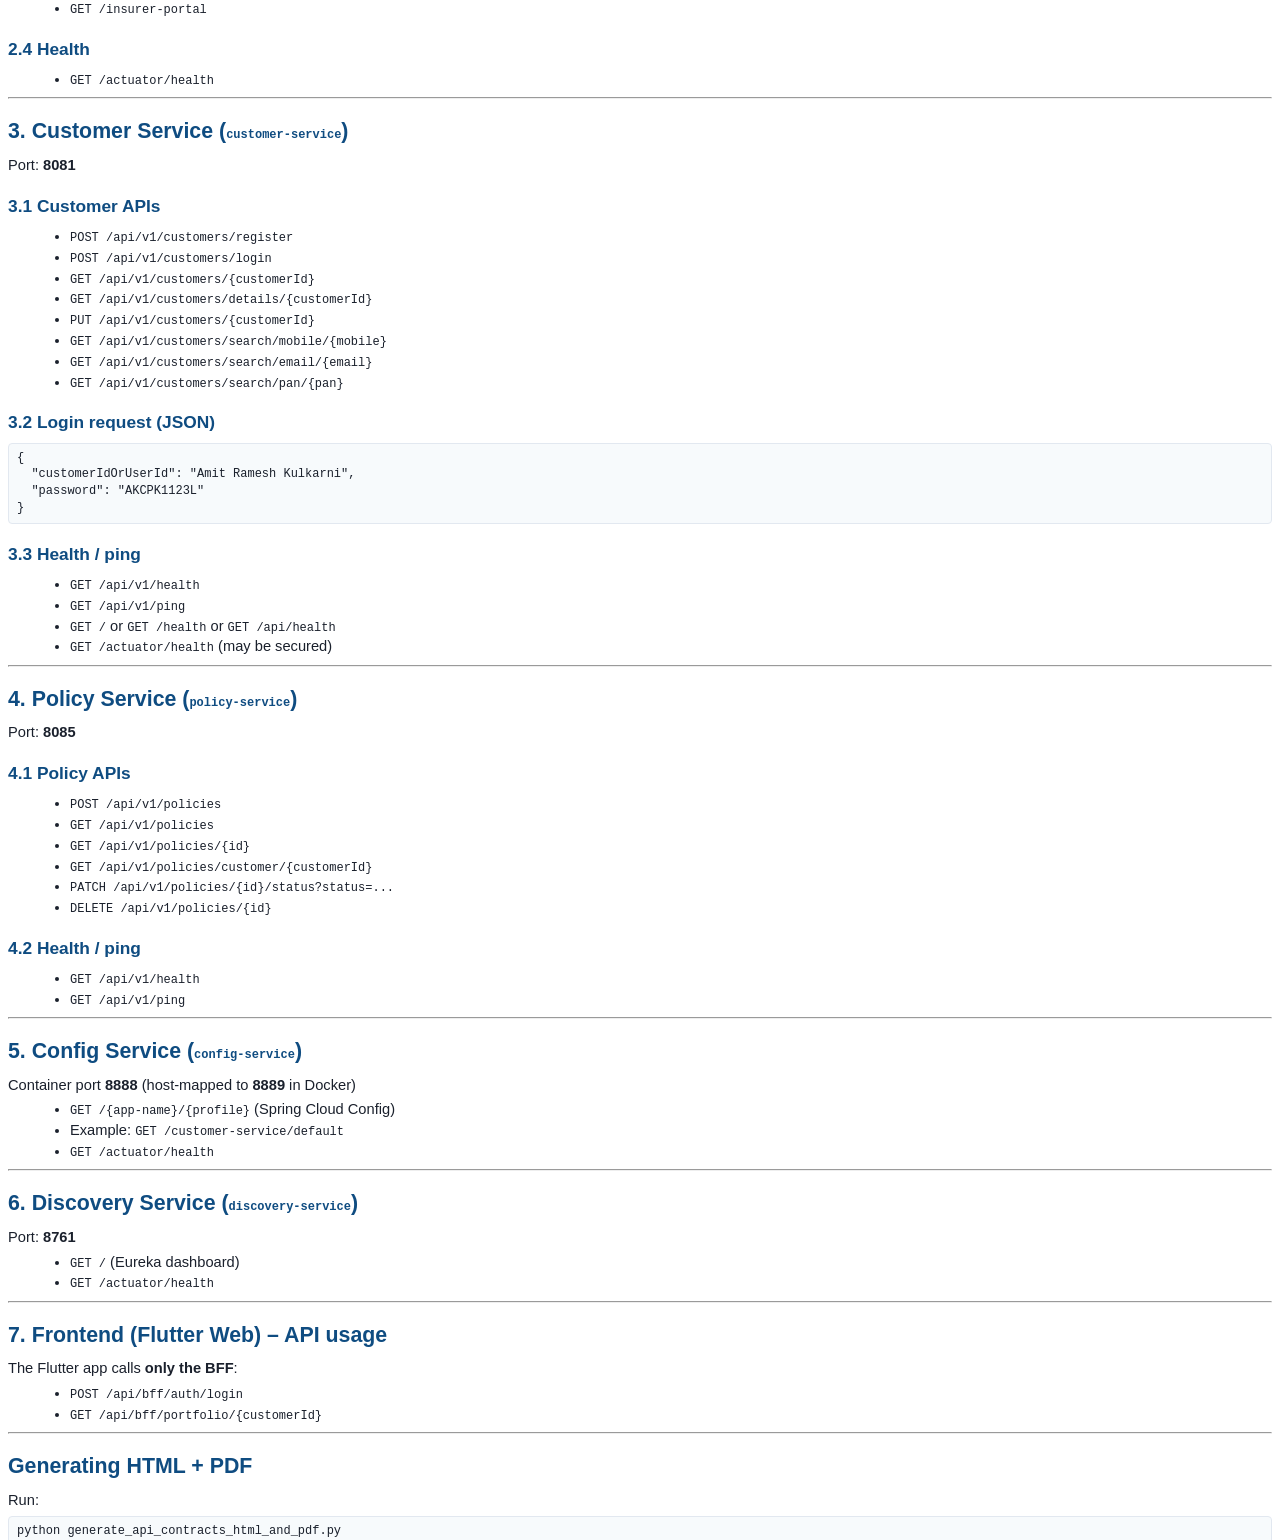
==== commit 2118708c: "docs(api): regenerate full API contracts (HTML+PDF) Made-with: Cursor" ====
--- a/MyPolicy-Backend/API_CONTRACTS_styled.html
+++ b/MyPolicy-Backend/API_CONTRACTS_styled.html
@@ -1,27 +1,200 @@
-<!DOCTYPE html><html lang='en'><head><meta charset='utf-8'/><title>MyPolicy – API Contracts</title><style>body { font-family: -apple-system, BlinkMacSystemFont, 'Segoe UI', Roboto, sans-serif; font-size: 11pt; color: #1a202c; line-height: 1.4; margin: 24px; } h1,h2,h3,h4 { font-weight: 700; color: #0f4c81; margin-top: 18px; margin-bottom: 8px; } h1 { font-size: 22pt; border-bottom: 2px solid #0f4c81; padding-bottom: 4px; } h2 { font-size: 16pt; } h3 { font-size: 13pt; } p { margin: 4px 0; } ul,ol { margin: 4px 0 4px 22px; } code,pre { font-family: 'Fira Code','Source Code Pro',Menlo,Consolas,monospace; font-size: 9pt; } pre { background:#f7fafc; border-radius:4px; padding:6px 8px; border:1px solid #e2e8f0; overflow-x:auto; margin:6px 0 8px 0; } blockquote { border-left:3px solid #0f4c81; padding-left:10px; color:#4a5568; margin:6px 0; }</style></head><body><h1 id="mypolicy-api-contracts-backend-frontend-usage">MyPolicy – API Contracts (Backend &amp; Frontend Usage)</h1>
-<blockquote>
-<p>This document describes the main HTTP APIs used in the MyPolicy project – both
-the public APIs exposed to the frontend and the internal service‑to‑service
-contracts.<br />
-All paths are relative to the service base URL (or host/port in Docker/Dev).</p>
-</blockquote>
-<hr />
-<h2 id="1-bff-service-bff-service">1. BFF Service (<code>bff-service</code>)</h2>
-<p>The BFF is the primary entrypoint for the frontend.<br />
-Port: <strong>8090</strong> (dev), behind Docker: <code>bff-service:8090</code>.</p>
+<!DOCTYPE html>
+<html lang="en">
+<head>
+  <meta charset="utf-8" />
+  <title>MyPolicy – API Contracts</title>
+  <style>
+    @page {
+      size: A4;
+      margin: 20mm 18mm 20mm 18mm;
+    }
+    body {
+      font-family: -apple-system, BlinkMacSystemFont, "Segoe UI", Roboto, sans-serif;
+      font-size: 11pt;
+      color: #1a202c;
+      line-height: 1.4;
+    }
+    h1, h2, h3, h4 {
+      font-weight: 700;
+      color: #0f4c81;
+      margin-top: 18px;
+      margin-bottom: 8px;
+    }
+    h1 {
+      font-size: 20pt;
+      border-bottom: 2px solid #0f4c81;
+      padding-bottom: 4px;
+    }
+    h2 {
+      font-size: 16pt;
+    }
+    h3 {
+      font-size: 13pt;
+    }
+    p {
+      margin: 4px 0;
+    }
+    ul, ol {
+      margin: 4px 0 4px 22px;
+    }
+    code, pre {
+      font-family: "Fira Code", "Source Code Pro", Menlo, Consolas, monospace;
+      font-size: 9pt;
+    }
+    pre {
+      background: #f7fafc;
+      border-radius: 4px;
+      padding: 6px 8px;
+      border: 1px solid #e2e8f0;
+      overflow-x: auto;
+      margin: 6px 0 8px 0;
+    }
+    blockquote {
+      border-left: 3px solid #0f4c81;
+      padding-left: 10px;
+      color: #4a5568;
+      margin: 6px 0;
+    }
+    table {
+      border-collapse: collapse;
+      margin: 8px 0;
+      width: 100%;
+      font-size: 10pt;
+    }
+    th, td {
+      border: 1px solid #e2e8f0;
+      padding: 4px 6px;
+      text-align: left;
+    }
+    th {
+      background: #edf2f7;
+      font-weight: 600;
+    }
+    header {
+      text-align: right;
+      font-size: 9pt;
+      color: #718096;
+      border-bottom: 1px solid #e2e8f0;
+      margin-bottom: 8px;
+      padding-bottom: 2px;
+    }
+    footer {
+      position: fixed;
+      bottom: 6mm;
+      left: 0;
+      right: 0;
+      text-align: center;
+      font-size: 8pt;
+      color: #a0aec0;
+    }
+  </style>
+</head>
+<body>
+  <header>MyPolicy – API Contracts</header>
+  <h1 id="mypolicy-api-contracts">MyPolicy – API Contracts</h1>
+<p>This document provides <strong>full API contracts</strong> for the MyPolicy project:</p>
+<ul>
+<li><strong>External (QA / frontend / automation)</strong>: BFF APIs (recommended entrypoint)</li>
+<li><strong>Internal (service-to-service)</strong>: customer-service, policy-service, data-pipeline-service</li>
+<li><strong>Platform</strong>: config-service (Spring Cloud Config), discovery-service (Eureka)</li>
+</ul>
+<p>All paths below are relative to the service base URL.</p>
+<hr />
+<h2 id="environments-base-urls">Environments &amp; Base URLs</h2>
+<h3 id="local-maven">Local (Maven)</h3>
+<table>
+<thead>
+<tr>
+<th>Service</th>
+<th>Base URL</th>
+</tr>
+</thead>
+<tbody>
+<tr>
+<td>BFF</td>
+<td><code>http://localhost:8090</code></td>
+</tr>
+<tr>
+<td>Customer</td>
+<td><code>http://localhost:8081</code></td>
+</tr>
+<tr>
+<td>Policy</td>
+<td><code>http://localhost:8085</code></td>
+</tr>
+<tr>
+<td>Data-pipeline</td>
+<td><code>http://localhost:8082</code></td>
+</tr>
+<tr>
+<td>Eureka</td>
+<td><code>http://localhost:8761</code></td>
+</tr>
+<tr>
+<td>Config</td>
+<td><code>http://localhost:8888</code></td>
+</tr>
+</tbody>
+</table>
+<h3 id="docker-compose-host">Docker Compose (host)</h3>
+<table>
+<thead>
+<tr>
+<th>Service</th>
+<th>Base URL</th>
+</tr>
+</thead>
+<tbody>
+<tr>
+<td>Frontend (nginx / Flutter web)</td>
+<td><code>http://localhost:8080</code></td>
+</tr>
+<tr>
+<td>BFF</td>
+<td><code>http://localhost:8090</code></td>
+</tr>
+<tr>
+<td>Customer</td>
+<td><code>http://localhost:8081</code></td>
+</tr>
+<tr>
+<td>Policy</td>
+<td><code>http://localhost:8085</code></td>
+</tr>
+<tr>
+<td>Data-pipeline</td>
+<td><code>http://localhost:8082</code></td>
+</tr>
+<tr>
+<td>Eureka</td>
+<td><code>http://localhost:8761</code></td>
+</tr>
+<tr>
+<td>Config (host-mapped)</td>
+<td><code>http://localhost:8889</code></td>
+</tr>
+</tbody>
+</table>
+<hr />
+<h2 id="authentication">Authentication</h2>
+<h3 id="jwt-bearer">JWT (Bearer)</h3>
+<p>After login, the API returns a <code>token</code>. For protected endpoints, send:</p>
+<pre><code class="language-text">Authorization: Bearer &lt;token&gt;
+</code></pre>
+<hr />
+<h2 id="1-bff-service-bff-service-recommended-for-qa-automation">1. BFF Service (<code>bff-service</code>) — Recommended for QA automation</h2>
+<p>The BFF is the single entrypoint for the frontend and for QA automation. It orchestrates calls to downstream services.</p>
 <h3 id="11-post-apibffauthlogin">1.1 <code>POST /api/bff/auth/login</code></h3>
-<p><strong>Purpose</strong>: Authenticate a customer using <code>full name + PAN</code> and return a token and customer summary.</p>
+<p><strong>Purpose</strong>: Login using <code>Full Name + PAN</code>, returning JWT token and customer summary.</p>
 <p><strong>Request (JSON)</strong></p>
 <pre><code class="language-json">{
   &quot;customerIdOrUserId&quot;: &quot;Amit Ramesh Kulkarni&quot;,
   &quot;password&quot;: &quot;AKCPK1123L&quot;
 }
 </code></pre>
-<p><strong>Response <code>200 OK</code></strong></p>
+<p><strong>Response <code>200 OK</code> (shape)</strong></p>
 <pre><code class="language-json">{
   &quot;token&quot;: &quot;eyJhbGciOiJIUzI1NiIsInR5cCI6IkpXVCJ9...&quot;,
-  &quot;customerId&quot;: &quot;901120934&quot;,
-  &quot;fullName&quot;: &quot;Amit Ramesh Kulkarni&quot;,
   &quot;customer&quot;: {
     &quot;customerId&quot;: 901120934,
     &quot;fullName&quot;: &quot;Amit Ramesh Kulkarni&quot;,
@@ -30,29 +203,23 @@
   }
 }
 </code></pre>
-<p><strong>Error <code>401 / 400</code></strong></p>
-<pre><code class="language-json">{
-  &quot;timestamp&quot;: &quot;2026-03-09T14:01:23.456+05:30&quot;,
-  &quot;status&quot;: 401,
-  &quot;error&quot;: &quot;Unauthorized&quot;,
-  &quot;message&quot;: &quot;Invalid credentials&quot;,
-  &quot;path&quot;: &quot;/api/bff/auth/login&quot;
-}
-</code></pre>
-<p>Used by <strong>Flutter</strong>: <code>ApiClient.login(...)</code>.</p>
+<p><strong>Errors</strong></p>
+<ul>
+<li><code>400 Bad Request</code>: validation errors from downstream services</li>
+<li><code>401 Unauthorized</code>: invalid credentials</li>
+</ul>
 <hr />
 <h3 id="12-get-apibffportfoliocustomerid">1.2 <code>GET /api/bff/portfolio/{customerId}</code></h3>
-<p><strong>Purpose</strong>: Get unified portfolio for a given customer:</p>
-<ul>
-<li>Customer details from <code>customer-service</code></li>
-<li>Unified policies from <code>data-pipeline-service</code></li>
-<li>Aggregated totals (premium, coverage)</li>
-</ul>
-<p><code>customerId</code> is the numeric ID from <code>Customer_data.csv</code> / <code>customer_details</code>.</p>
-<p><strong>Example URL</strong></p>
-<pre><code class="language-text">GET /api/bff/portfolio/901120934
-</code></pre>
-<p><strong>Response <code>200 OK</code></strong></p>
+<p><strong>Purpose</strong>: Unified portfolio for the given customer:</p>
+<ul>
+<li>customer details via <code>customer-service</code></li>
+<li>policies via <code>data-pipeline-service</code> unified portfolio</li>
+<li>totals calculated by BFF</li>
+</ul>
+<p><strong>Headers</strong></p>
+<pre><code class="language-text">Authorization: Bearer &lt;token&gt;
+</code></pre>
+<p><strong>Response <code>200 OK</code> (shape)</strong></p>
 <pre><code class="language-json">{
   &quot;customer&quot;: {
     &quot;customerId&quot;: 901120934,
@@ -64,29 +231,14 @@
   &quot;policies&quot;: [
     {
       &quot;id&quot;: &quot;AUPOL-S001&quot;,
-      &quot;customerId&quot;: &quot;901120934&quot;,
-      &quot;insurerId&quot;: &quot;HDFC Life&quot;,
       &quot;policyNumber&quot;: &quot;AUPOL-S001&quot;,
       &quot;policyType&quot;: &quot;auto_insurance&quot;,
-      &quot;planName&quot;: null,
+      &quot;insurerId&quot;: &quot;HDFC Life&quot;,
       &quot;premiumAmount&quot;: 18500.0,
       &quot;sumAssured&quot;: 500000.0,
       &quot;startDate&quot;: &quot;2024-01-01&quot;,
       &quot;endDate&quot;: &quot;2025-12-31&quot;,
       &quot;status&quot;: &quot;ACTIVE&quot;
-    },
-    {
-      &quot;id&quot;: &quot;LIPOL-S001&quot;,
-      &quot;customerId&quot;: &quot;901120934&quot;,
-      &quot;insurerId&quot;: &quot;SBI Life&quot;,
-      &quot;policyNumber&quot;: &quot;LIPOL-S001&quot;,
-      &quot;policyType&quot;: &quot;life_insurance&quot;,
-      &quot;planName&quot;: null,
-      &quot;premiumAmount&quot;: 12500.0,
-      &quot;sumAssured&quot;: 1000000.0,
-      &quot;startDate&quot;: &quot;2023-01-01&quot;,
-      &quot;endDate&quot;: &quot;2042-12-31&quot;,
-      &quot;status&quot;: &quot;ACTIVE&quot;
     }
   ],
   &quot;totalPolicies&quot;: 4,
@@ -94,274 +246,130 @@
   &quot;totalCoverage&quot;: 2500000.0
 }
 </code></pre>
-<p>Used by <strong>Flutter</strong>:</p>
-<ul>
-<li><code>DashboardScreen</code> (list of policies + top summary cards).</li>
-<li><code>AnalyticsDashboard</code> (donut charts and KPIs).</li>
-<li><code>PolicyDetailScreen</code> (detail view for a selected policy).</li>
-</ul>
-<hr />
-<h3 id="13-get-apibffadvisorycustomerid-used-internally-future-ui">1.3 <code>GET /api/bff/advisory/{customerId}</code> (used internally / future UI)</h3>
-<p><strong>Purpose</strong>: Fetch coverage advisory &amp; gap analysis from <code>data-pipeline-service</code>.</p>
-<p><strong>Example URL</strong></p>
-<pre><code class="language-text">GET /api/bff/advisory/901120934
-</code></pre>
-<p><strong>Response <code>200 OK</code> (shape simplified)</strong></p>
+<hr />
+<h3 id="13-get-apibffadvisorycustomerid">1.3 <code>GET /api/bff/advisory/{customerId}</code></h3>
+<p><strong>Purpose</strong>: Coverage advisory/gap analysis proxied from <code>data-pipeline-service</code>.</p>
+<p><strong>Headers</strong></p>
+<pre><code class="language-text">Authorization: Bearer &lt;token&gt;
+</code></pre>
+<hr />
+<h3 id="14-get-apibffinsightscustomerid">1.4 <code>GET /api/bff/insights/{customerId}</code></h3>
+<p><strong>Purpose</strong>: Coverage insights &amp; recommendations computed in BFF.</p>
+<p><strong>Headers</strong></p>
+<pre><code class="language-text">Authorization: Bearer &lt;token&gt;
+</code></pre>
+<hr />
+<h3 id="15-upload-apis-bff-ingestion">1.5 Upload APIs (BFF → ingestion)</h3>
+<h4 id="151-post-apibffupload">1.5.1 <code>POST /api/bff/upload</code></h4>
+<p><strong>Purpose</strong>: Upload an insurer file for ingestion.</p>
+<p><strong>Consumes</strong>: <code>multipart/form-data</code></p>
+<p><strong>Form fields</strong></p>
+<ul>
+<li><code>file</code>: binary</li>
+<li><code>uploadedBy</code>: string</li>
+<li><code>insurerId</code>: string</li>
+</ul>
+<h4 id="152-get-apibffuploadstatusjobid">1.5.2 <code>GET /api/bff/upload/status/{jobId}</code></h4>
+<p><strong>Purpose</strong>: Get ingestion job status.</p>
+<hr />
+<h3 id="16-health-sanity-endpoints">1.6 Health / sanity endpoints</h3>
+<ul>
+<li><code>GET /api/bff/health</code> → JSON status object</li>
+<li><code>GET /api/bff/ping</code> → <code>"pong"</code></li>
+<li><code>GET /actuator/health</code> → Spring actuator health</li>
+</ul>
+<hr />
+<h2 id="2-data-pipeline-service-data-pipeline-service">2. Data Pipeline Service (<code>data-pipeline-service</code>)</h2>
+<p>Port: <strong>8082</strong></p>
+<h3 id="21-portfolio-apis">2.1 Portfolio APIs</h3>
+<ul>
+<li><code>GET /api/portfolio/{customerId}</code></li>
+<li><code>GET /api/advisory/{customerId}</code></li>
+</ul>
+<h3 id="22-pipeline-execution-apis">2.2 Pipeline execution APIs</h3>
+<ul>
+<li><code>POST /api/pipeline/run</code></li>
+<li><code>POST /api/pipeline/upload</code> (multipart <code>file</code>, <code>collectionName</code>)</li>
+</ul>
+<h3 id="23-insurer-portal-html">2.3 Insurer portal (HTML)</h3>
+<ul>
+<li><code>GET /insurer-portal</code></li>
+</ul>
+<h3 id="24-health">2.4 Health</h3>
+<ul>
+<li><code>GET /actuator/health</code></li>
+</ul>
+<hr />
+<h2 id="3-customer-service-customer-service">3. Customer Service (<code>customer-service</code>)</h2>
+<p>Port: <strong>8081</strong></p>
+<h3 id="31-customer-apis">3.1 Customer APIs</h3>
+<ul>
+<li><code>POST /api/v1/customers/register</code></li>
+<li><code>POST /api/v1/customers/login</code></li>
+<li><code>GET /api/v1/customers/{customerId}</code></li>
+<li><code>GET /api/v1/customers/details/{customerId}</code></li>
+<li><code>PUT /api/v1/customers/{customerId}</code></li>
+<li><code>GET /api/v1/customers/search/mobile/{mobile}</code></li>
+<li><code>GET /api/v1/customers/search/email/{email}</code></li>
+<li><code>GET /api/v1/customers/search/pan/{pan}</code></li>
+</ul>
+<h3 id="32-login-request-json">3.2 Login request (JSON)</h3>
 <pre><code class="language-json">{
-  &quot;customerId&quot;: 901120934,
-  &quot;overallScore&quot;: {
-    &quot;score&quot;: 72,
-    &quot;rating&quot;: &quot;GOOD&quot;
-  },
-  &quot;gaps&quot;: [
-    {
-      &quot;policyType&quot;: &quot;TERM_LIFE&quot;,
-      &quot;gapAmount&quot;: 5000000.0,
-      &quot;severity&quot;: &quot;HIGH&quot;,
-      &quot;advisory&quot;: &quot;Your current life cover is below recommended levels.&quot;
-    }
-  ],
-  &quot;recommendations&quot;: [
-    {
-      &quot;title&quot;: &quot;Increase Life Coverage&quot;,
-      &quot;priority&quot;: &quot;CRITICAL&quot;,
-      &quot;suggestedCoverage&quot;: 10000000.0,
-      &quot;estimatedPremium&quot;: 55000.0
-    }
-  ]
+  &quot;customerIdOrUserId&quot;: &quot;Amit Ramesh Kulkarni&quot;,
+  &quot;password&quot;: &quot;AKCPK1123L&quot;
 }
 </code></pre>
-<p>This is currently consumed by the BFF service and is ready for future frontend “Insights” pages.</p>
-<hr />
-<h3 id="14-get-apibffhealth">1.4 <code>GET /api/bff/health</code></h3>
-<p><strong>Purpose</strong>: Simple health endpoint for BFF.</p>
-<p><strong>Response</strong></p>
-<pre><code class="language-json">{ &quot;status&quot;: &quot;UP&quot; }
-</code></pre>
-<p>Used by <code>verify-services.ps1</code>.</p>
-<hr />
-<h2 id="2-data-pipeline-service-data-pipeline-service">2. Data Pipeline Service (<code>data-pipeline-service</code>)</h2>
-<p>Port: <strong>8082</strong>.</p>
-<h3 id="21-get-apiportfoliocustomerid">2.1 <code>GET /api/portfolio/{customerId}</code></h3>
-<p><strong>Purpose</strong>: Return unified portfolio records from <code>unified_portfolio</code> for a given customer.</p>
-<p><strong>Example</strong></p>
-<pre><code class="language-text">GET /api/portfolio/901120934
-</code></pre>
-<p><strong>Response <code>200 OK</code></strong></p>
-<pre><code class="language-json">{
-  &quot;customerId&quot;: 901120934,
-  &quot;policies&quot;: [
-    {
-      &quot;policyId&quot;: &quot;AUPOL-S001&quot;,
-      &quot;insurer&quot;: &quot;HDFC Life&quot;,
-      &quot;sourceCollection&quot;: &quot;auto_insurance&quot;,
-      &quot;premium&quot;: 18500.0,
-      &quot;sumAssured&quot;: 500000,
-      &quot;startDate&quot;: 20240101,
-      &quot;policyEnd&quot;: 20251231,
-      &quot;matchMethod&quot;: &quot;PAN_MATCH&quot;
-    },
-    {
-      &quot;policyId&quot;: &quot;LIPOL-S001&quot;,
-      &quot;insurer&quot;: &quot;SBI Life&quot;,
-      &quot;sourceCollection&quot;: &quot;life_insurance&quot;,
-      &quot;premium&quot;: 12500.0,
-      &quot;sumAssured&quot;: 1000000,
-      &quot;startDate&quot;: 20230101,
-      &quot;policyEnd&quot;: 20421231,
-      &quot;matchMethod&quot;: &quot;PAN_MATCH&quot;
-    }
-  ],
-  &quot;totalPolicies&quot;: 4
-}
-</code></pre>
-<p>Used by <strong>BFF</strong> via <code>DataPipelineClient.getPortfolio(...)</code>.</p>
-<hr />
-<h3 id="22-get-apiadvisorycustomerid">2.2 <code>GET /api/advisory/{customerId}</code></h3>
-<p><strong>Purpose</strong>: Compute coverage advisory and gaps for a given customer’s unified portfolio.</p>
-<p><strong>Example</strong></p>
-<pre><code class="language-text">GET /api/advisory/901120934
-</code></pre>
-<p><strong>Response <code>200 OK</code> (shape simplified)</strong></p>
-<pre><code class="language-json">{
-  &quot;customerId&quot;: 901120934,
-  &quot;lifeCoverage&quot;: {
-    &quot;current&quot;: 5000000.0,
-    &quot;recommended&quot;: 10000000.0,
-    &quot;gap&quot;: 5000000.0,
-    &quot;severity&quot;: &quot;HIGH&quot;
-  },
-  &quot;healthCoverage&quot;: {
-    &quot;current&quot;: 400000.0,
-    &quot;recommended&quot;: 3000000.0,
-    &quot;gap&quot;: 2600000.0,
-    &quot;severity&quot;: &quot;HIGH&quot;
-  },
-  &quot;autoCoverage&quot;: {
-    &quot;current&quot;: 450000.0,
-    &quot;recommended&quot;: 1000000.0,
-    &quot;gap&quot;: 550000.0,
-    &quot;severity&quot;: &quot;MEDIUM&quot;
-  },
-  &quot;overallScore&quot;: {
-    &quot;score&quot;: 72,
-    &quot;rating&quot;: &quot;GOOD&quot;
-  },
-  &quot;notes&quot;: [
-    &quot;Increase term life cover to at least 10x annual income.&quot;,
-    &quot;Consider higher health coverage for the family.&quot;
-  ]
-}
-</code></pre>
-<p>Used by <strong>BFF</strong> via <code>DataPipelineClient.getAdvisory(...)</code>.</p>
-<hr />
-<h2 id="3-customer-service-customer-service">3. Customer Service (<code>customer-service</code>)</h2>
-<p>Port: <strong>8081</strong>.</p>
-<h3 id="31-get-apiv1customersdetailscustomerid">3.1 <code>GET /api/v1/customers/details/{customerId}</code></h3>
-<p><strong>Purpose</strong>: Fetch customer details by numeric <code>customerId</code>.</p>
-<p><strong>Example</strong></p>
-<pre><code class="language-text">GET /api/v1/customers/details/901120934
-</code></pre>
-<p><strong>Response <code>200 OK</code></strong></p>
-<pre><code class="language-json">{
-  &quot;customerId&quot;: 901120934,
-  &quot;fullName&quot;: &quot;Amit Ramesh Kulkarni&quot;,
-  &quot;mobile&quot;: &quot;919876543210&quot;,
-  &quot;email&quot;: &quot;amit.kulkarni@gmail.com&quot;,
-  &quot;pan&quot;: &quot;AKCPK1123L&quot;,
-  &quot;status&quot;: &quot;ACTIVE&quot;
-}
-</code></pre>
-<p>Used by <strong>BFF</strong> via <code>CustomerClient.getCustomerDetails(...)</code>.</p>
-<hr />
-<h3 id="32-post-apiv1customerslogin-internal">3.2 <code>POST /api/v1/customers/login</code> (internal)</h3>
-<blockquote>
-<p>The BFF currently performs login logic itself using <code>full name + PAN</code>.<br />
-Customer-service also supports email+password style login for future extensions.</p>
-</blockquote>
-<p><strong>Request</strong></p>
-<pre><code class="language-json">{
-  &quot;customerIdOrEmail&quot;: &quot;amit.kulkarni@gmail.com&quot;,
-  &quot;password&quot;: &quot;SomePassword123&quot;
-}
-</code></pre>
-<p><strong>Response <code>200 OK</code></strong></p>
-<pre><code class="language-json">{
-  &quot;token&quot;: &quot;eyJhbGciOiJIUzI1NiIsInR5cCI6IkpXVCJ9...&quot;,
-  &quot;customer&quot;: {
-    &quot;customerId&quot;: 901120934,
-    &quot;fullName&quot;: &quot;Amit Ramesh Kulkarni&quot;,
-    &quot;email&quot;: &quot;amit.kulkarni@gmail.com&quot;
-  }
-}
-</code></pre>
-<hr />
-<h3 id="33-get-apiv1health">3.3 <code>GET /api/v1/health</code></h3>
-<p>Simple health endpoint used by <code>verify-services.ps1</code>.</p>
-<p><strong>Response</strong></p>
-<pre><code class="language-json">{ &quot;status&quot;: &quot;UP&quot;, &quot;service&quot;: &quot;customer-service&quot; }
-</code></pre>
+<h3 id="33-health-ping">3.3 Health / ping</h3>
+<ul>
+<li><code>GET /api/v1/health</code></li>
+<li><code>GET /api/v1/ping</code></li>
+<li><code>GET /</code> or <code>GET /health</code> or <code>GET /api/health</code></li>
+<li><code>GET /actuator/health</code> (may be secured)</li>
+</ul>
 <hr />
 <h2 id="4-policy-service-policy-service">4. Policy Service (<code>policy-service</code>)</h2>
-<p>Port: <strong>8085</strong>.</p>
-<h3 id="41-get-apiv1policiespolicyid-shape">4.1 <code>GET /api/v1/policies/{policyId}</code> (shape)</h3>
-<p>Used for CRUD on raw policy storage.</p>
-<p><strong>Example</strong></p>
-<pre><code class="language-text">GET /api/v1/policies/AUPOL-S001
-</code></pre>
-<p><strong>Response <code>200 OK</code> (simplified)</strong></p>
-<pre><code class="language-json">{
-  &quot;policyId&quot;: &quot;AUPOL-S001&quot;,
-  &quot;customerId&quot;: 901120934,
-  &quot;insurerId&quot;: &quot;HDFC Life&quot;,
-  &quot;policyNumber&quot;: &quot;AUPOL-S001&quot;,
-  &quot;policyType&quot;: &quot;auto_insurance&quot;,
-  &quot;premiumAmount&quot;: 18500.0,
-  &quot;sumAssured&quot;: 500000.0,
-  &quot;status&quot;: &quot;ACTIVE&quot;
-}
-</code></pre>
-<h3 id="42-get-apiv1health">4.2 <code>GET /api/v1/health</code></h3>
-<p>Health endpoint used by scripts.</p>
+<p>Port: <strong>8085</strong></p>
+<h3 id="41-policy-apis">4.1 Policy APIs</h3>
+<ul>
+<li><code>POST /api/v1/policies</code></li>
+<li><code>GET /api/v1/policies</code></li>
+<li><code>GET /api/v1/policies/{id}</code></li>
+<li><code>GET /api/v1/policies/customer/{customerId}</code></li>
+<li><code>PATCH /api/v1/policies/{id}/status?status=...</code></li>
+<li><code>DELETE /api/v1/policies/{id}</code></li>
+</ul>
+<h3 id="42-health-ping">4.2 Health / ping</h3>
+<ul>
+<li><code>GET /api/v1/health</code></li>
+<li><code>GET /api/v1/ping</code></li>
+</ul>
 <hr />
 <h2 id="5-config-service-config-service">5. Config Service (<code>config-service</code>)</h2>
-<p>Port: <strong>8888</strong> (host‑mapped to 8889 in Docker).</p>
-<h3 id="51-get-app-nameprofile-spring-cloud-config">5.1 <code>GET /{app-name}/{profile}</code> – Spring Cloud Config</h3>
-<p><strong>Example</strong></p>
-<pre><code class="language-text">GET /customer-service/default
-</code></pre>
-<p><strong>Response</strong> – standard Spring Cloud Config JSON containing property sources.</p>
-<h3 id="52-get-actuatorhealth">5.2 <code>GET /actuator/health</code></h3>
-<p>Used by Docker health checks and <code>verify-services.ps1</code>.</p>
+<p>Container port <strong>8888</strong> (host-mapped to <strong>8889</strong> in Docker)</p>
+<ul>
+<li><code>GET /{app-name}/{profile}</code> (Spring Cloud Config)</li>
+<li>Example: <code>GET /customer-service/default</code></li>
+<li><code>GET /actuator/health</code></li>
+</ul>
 <hr />
 <h2 id="6-discovery-service-discovery-service">6. Discovery Service (<code>discovery-service</code>)</h2>
-<p>Port: <strong>8761</strong>.</p>
-<h3 id="61-get">6.1 <code>GET /</code></h3>
-<p>Eureka dashboard (HTML UI to see registered instances).</p>
-<h3 id="62-get-actuatorhealth">6.2 <code>GET /actuator/health</code></h3>
-<p>Health endpoint used by tooling.</p>
-<hr />
-<h2 id="7-frontend-flutter-web-api-usage-summary">7. Frontend (Flutter Web) – API Usage Summary</h2>
-<p>The Flutter app (web build) <strong>only calls the BFF</strong>, never the individual microservices directly.</p>
-<h3 id="71-login-flow">7.1 Login Flow</h3>
-<ul>
-<li><strong>Screen</strong>: <code>LoginScreen</code></li>
-<li><strong>Method</strong>: <code>ApiClient.login(userId, password)</code></li>
-<li><strong>Backend API</strong>: <code>POST /api/bff/auth/login</code></li>
-<li><strong>Data used</strong>:</li>
-<li><code>customerId</code> → saved and passed to dashboard and analytics screens.</li>
-<li><code>fullName</code> → shown as “Welcome back, <name>”.</li>
-</ul>
-<h3 id="72-dashboard-portfolio">7.2 Dashboard Portfolio</h3>
-<ul>
-<li><strong>Screen</strong>: <code>DashboardScreen</code></li>
-<li><strong>Method</strong>: <code>ApiClient.getPortfolio(customerId)</code></li>
-<li><strong>Backend API</strong>: <code>GET /api/bff/portfolio/{customerId}</code></li>
-</ul>
-<p>Mapping:</p>
-<ul>
-<li><code>PortfolioResponse.policies[]</code> → <code>Policy</code> model</li>
-<li><code>policyType</code> → category chips (<code>Life</code>, <code>Health</code>, <code>Motor</code>, <code>Others</code>)</li>
-<li><code>premiumAmount</code> → “Annual Premium”</li>
-<li><code>sumAssured</code> → “Sum Insured”</li>
-<li><code>startDate</code> / <code>endDate</code> → used on the policy details page</li>
-<li><code>PortfolioResponse.totalPremium</code> / <code>totalCoverage</code> / <code>totalPolicies</code></li>
-<li>Shown in the three summary cards at the top.</li>
-</ul>
-<h3 id="73-analytics-dashboard">7.3 Analytics Dashboard</h3>
-<ul>
-<li><strong>Screen</strong>: <code>AnalyticsDashboard</code></li>
-<li><strong>Method</strong>: <code>ApiClient.getPortfolio(customerId)</code></li>
-<li><strong>Backend API</strong>: <code>GET /api/bff/portfolio/{customerId}</code></li>
-</ul>
-<p>Usage:</p>
-<ul>
-<li>Computes percentages for:</li>
-<li>Life Insurance (policies where <code>policyType</code> contains <code>"life"</code>)</li>
-<li>Health Insurance (contains <code>"health"</code>)</li>
-<li>Motor Insurance (contains <code>"auto"</code> or <code>"motor"</code>)</li>
-<li>Shows:</li>
-<li>Policies Linked = number of policies.</li>
-<li>Total Protection = sum of <code>sumAssured</code> for all policies.</li>
-</ul>
-<h3 id="74-policy-detail-page">7.4 Policy Detail Page</h3>
-<ul>
-<li><strong>Screen</strong>: <code>PolicyDetailScreen</code></li>
-<li>Navigated from <strong><code>PolicyCard</code></strong> in <code>DashboardScreen</code>.</li>
-<li>Uses the already-fetched <code>Policy</code> instance (no extra HTTP call).</li>
-</ul>
-<p>Fields:</p>
-<ul>
-<li>Header:</li>
-<li><code>policy.name</code>, <code>policy.policyId</code></li>
-<li>Due Date badge: <code>policy.endDate</code> (formatted as <code>dd/MM/yy</code>)</li>
-<li>“Policy Overview”:</li>
-<li>Status (Active / Due / Expired)</li>
-<li>Coverage (Life / Health / Motor / Others)</li>
-<li>Start Date / Expiration Date from <code>policy.startDate</code> / <code>policy.endDate</code></li>
-<li>Premium from <code>policy.annualPremium</code></li>
-<li>“Coverage Details”:</li>
-<li>Sum Assured from <code>policy.sumInsured</code></li>
-</ul>
-<hr />
-</body></html>+<p>Port: <strong>8761</strong></p>
+<ul>
+<li><code>GET /</code> (Eureka dashboard)</li>
+<li><code>GET /actuator/health</code></li>
+</ul>
+<hr />
+<h2 id="7-frontend-flutter-web-api-usage">7. Frontend (Flutter Web) – API usage</h2>
+<p>The Flutter app calls <strong>only the BFF</strong>:</p>
+<ul>
+<li><code>POST /api/bff/auth/login</code></li>
+<li><code>GET /api/bff/portfolio/{customerId}</code></li>
+</ul>
+<hr />
+<h2 id="generating-html-pdf">Generating HTML + PDF</h2>
+<p>Run:</p>
+<pre><code class="language-bash">python generate_api_contracts_html_and_pdf.py
+</code></pre>
+  <footer>Generated API Reference · MyPolicy</footer>
+</body>
+</html>
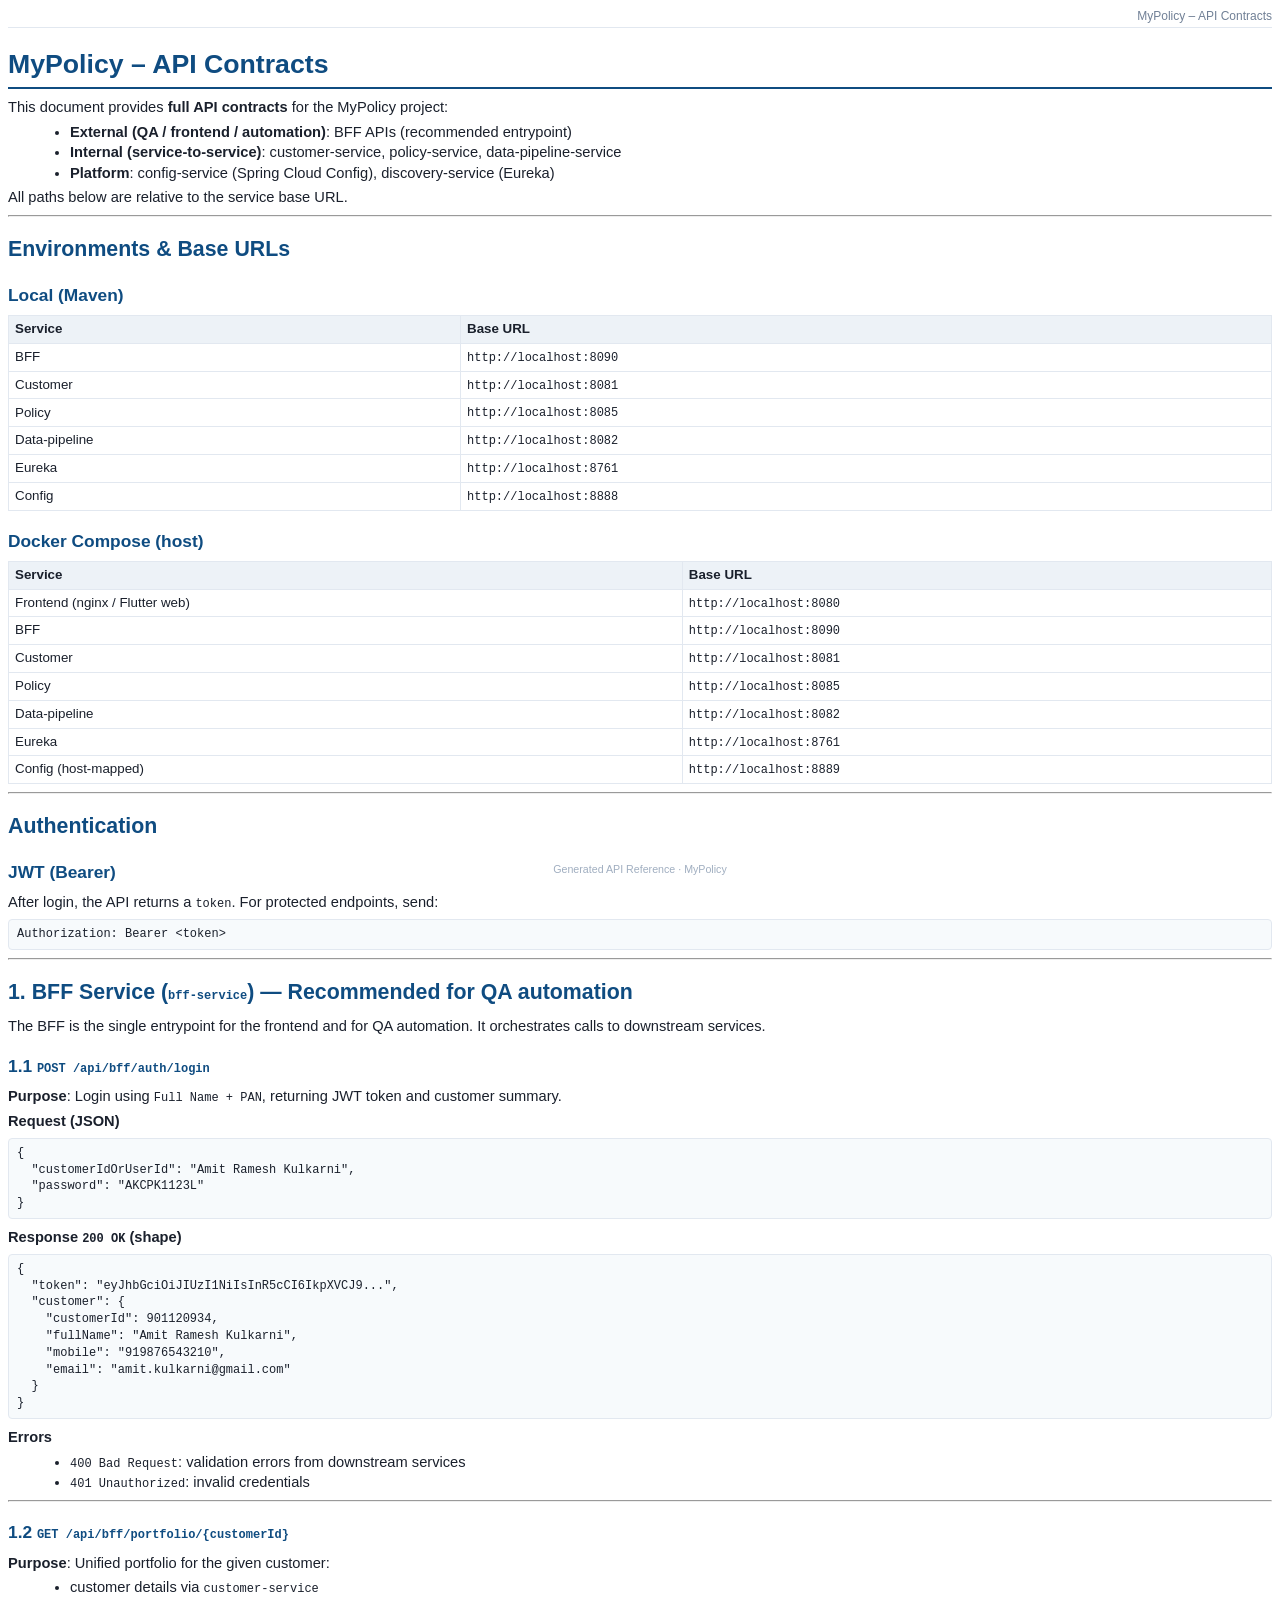
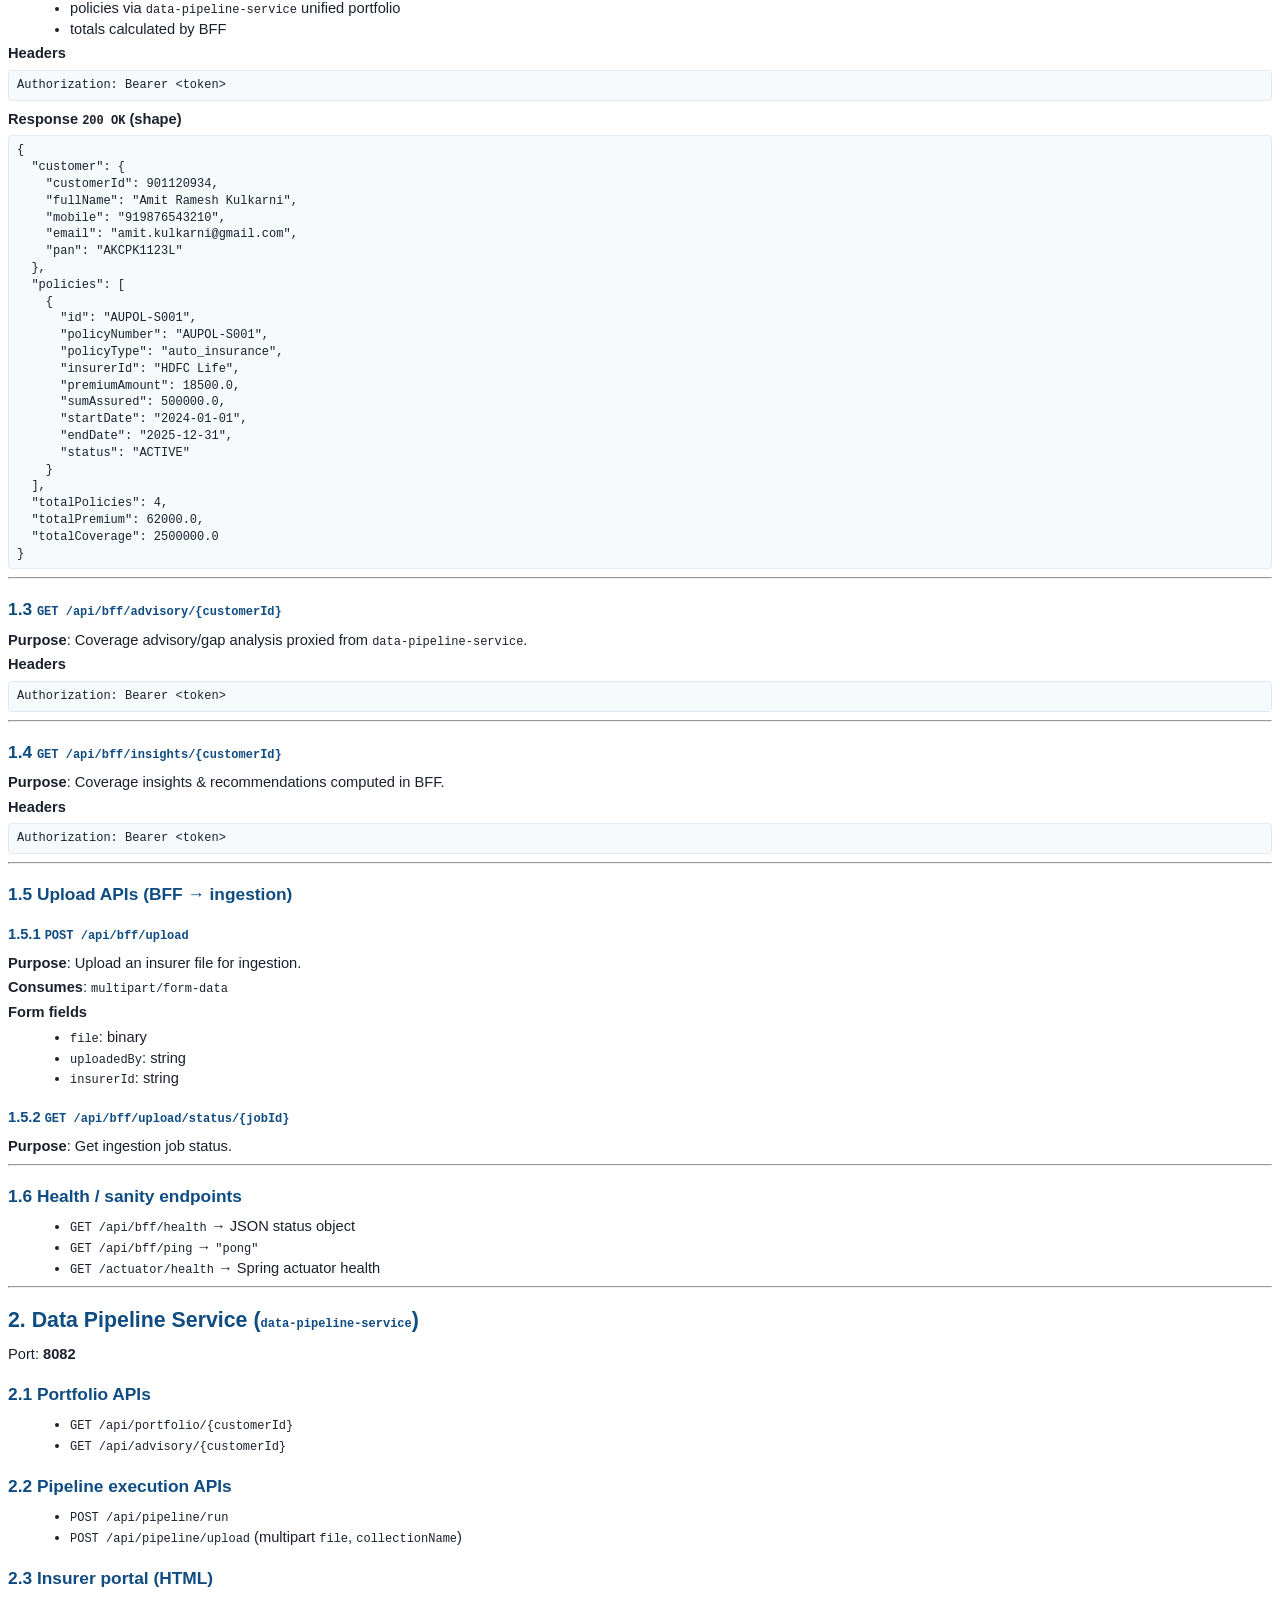
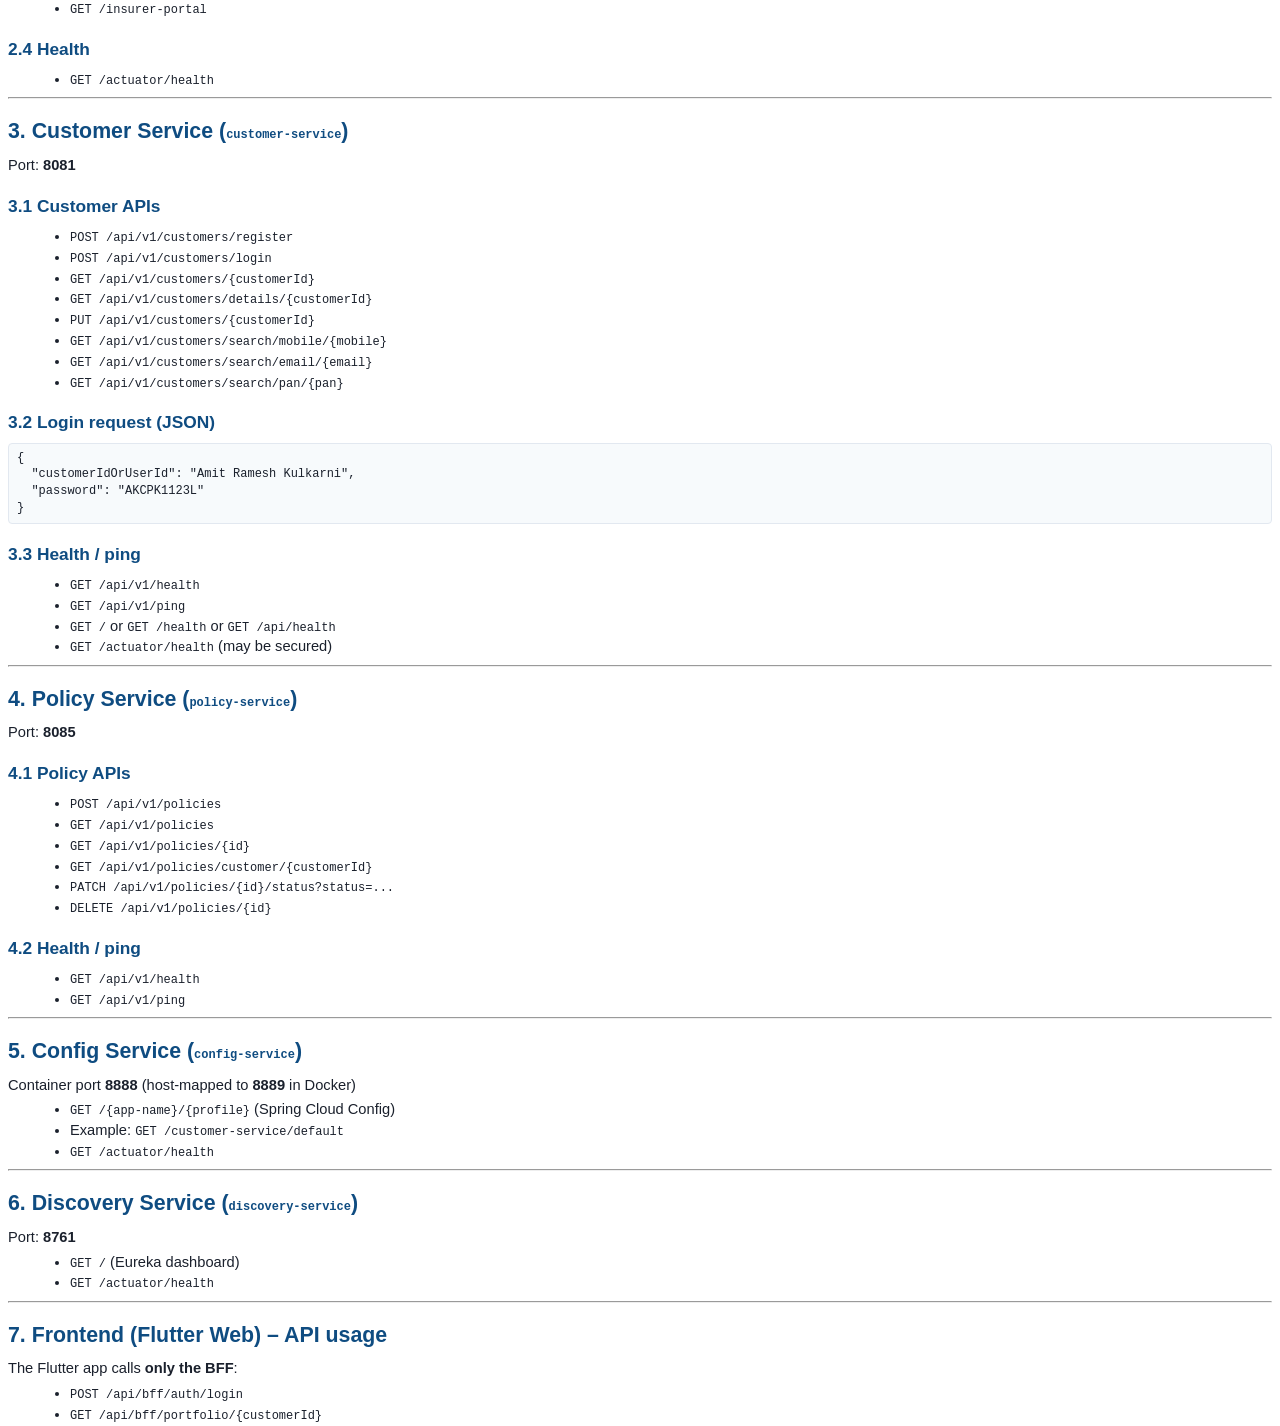
==== commit 89700aec: "docs(api): tweak styled HTML for API contracts Made-with: Cursor" ====
--- a/MyPolicy-Backend/API_CONTRACTS_styled.html
+++ b/MyPolicy-Backend/API_CONTRACTS_styled.html
@@ -366,10 +366,6 @@
 <li><code>GET /api/bff/portfolio/{customerId}</code></li>
 </ul>
 <hr />
-<h2 id="generating-html-pdf">Generating HTML + PDF</h2>
-<p>Run:</p>
-<pre><code class="language-bash">python generate_api_contracts_html_and_pdf.py
-</code></pre>
   <footer>Generated API Reference · MyPolicy</footer>
 </body>
 </html>
